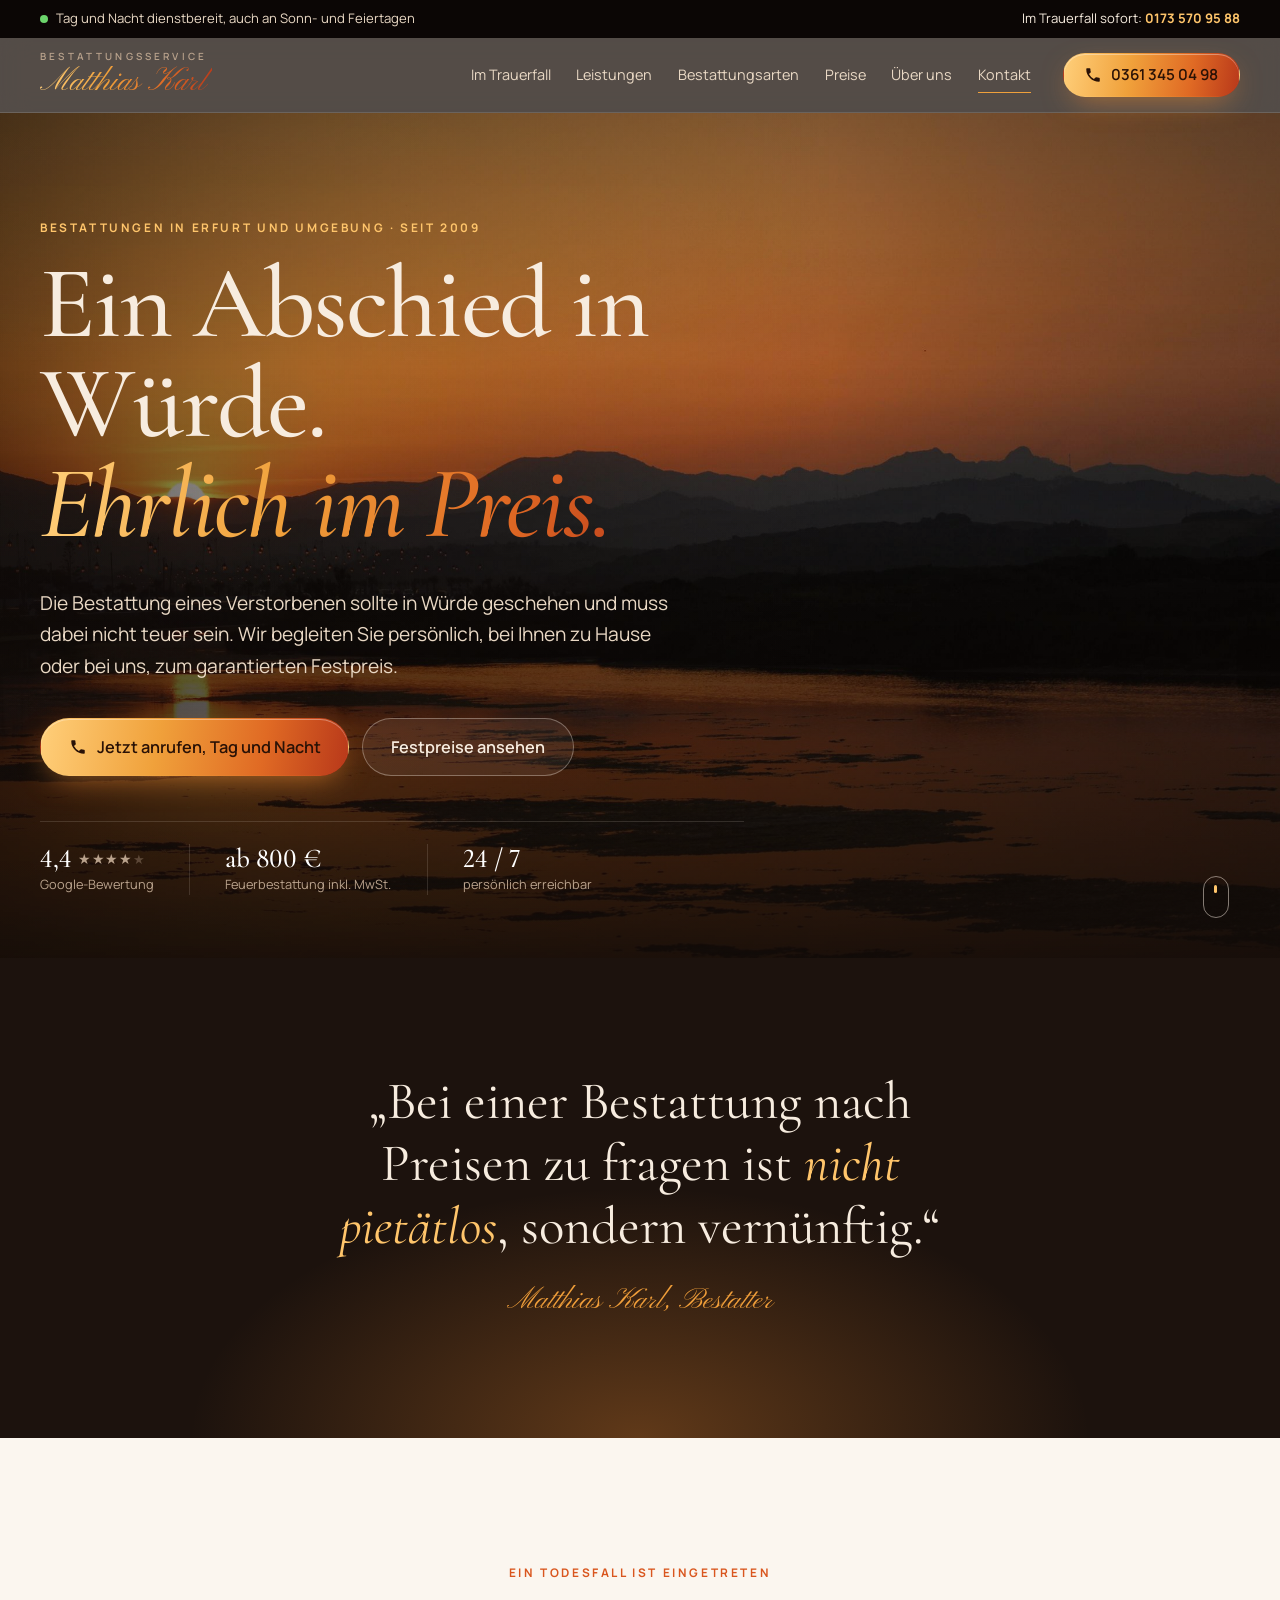
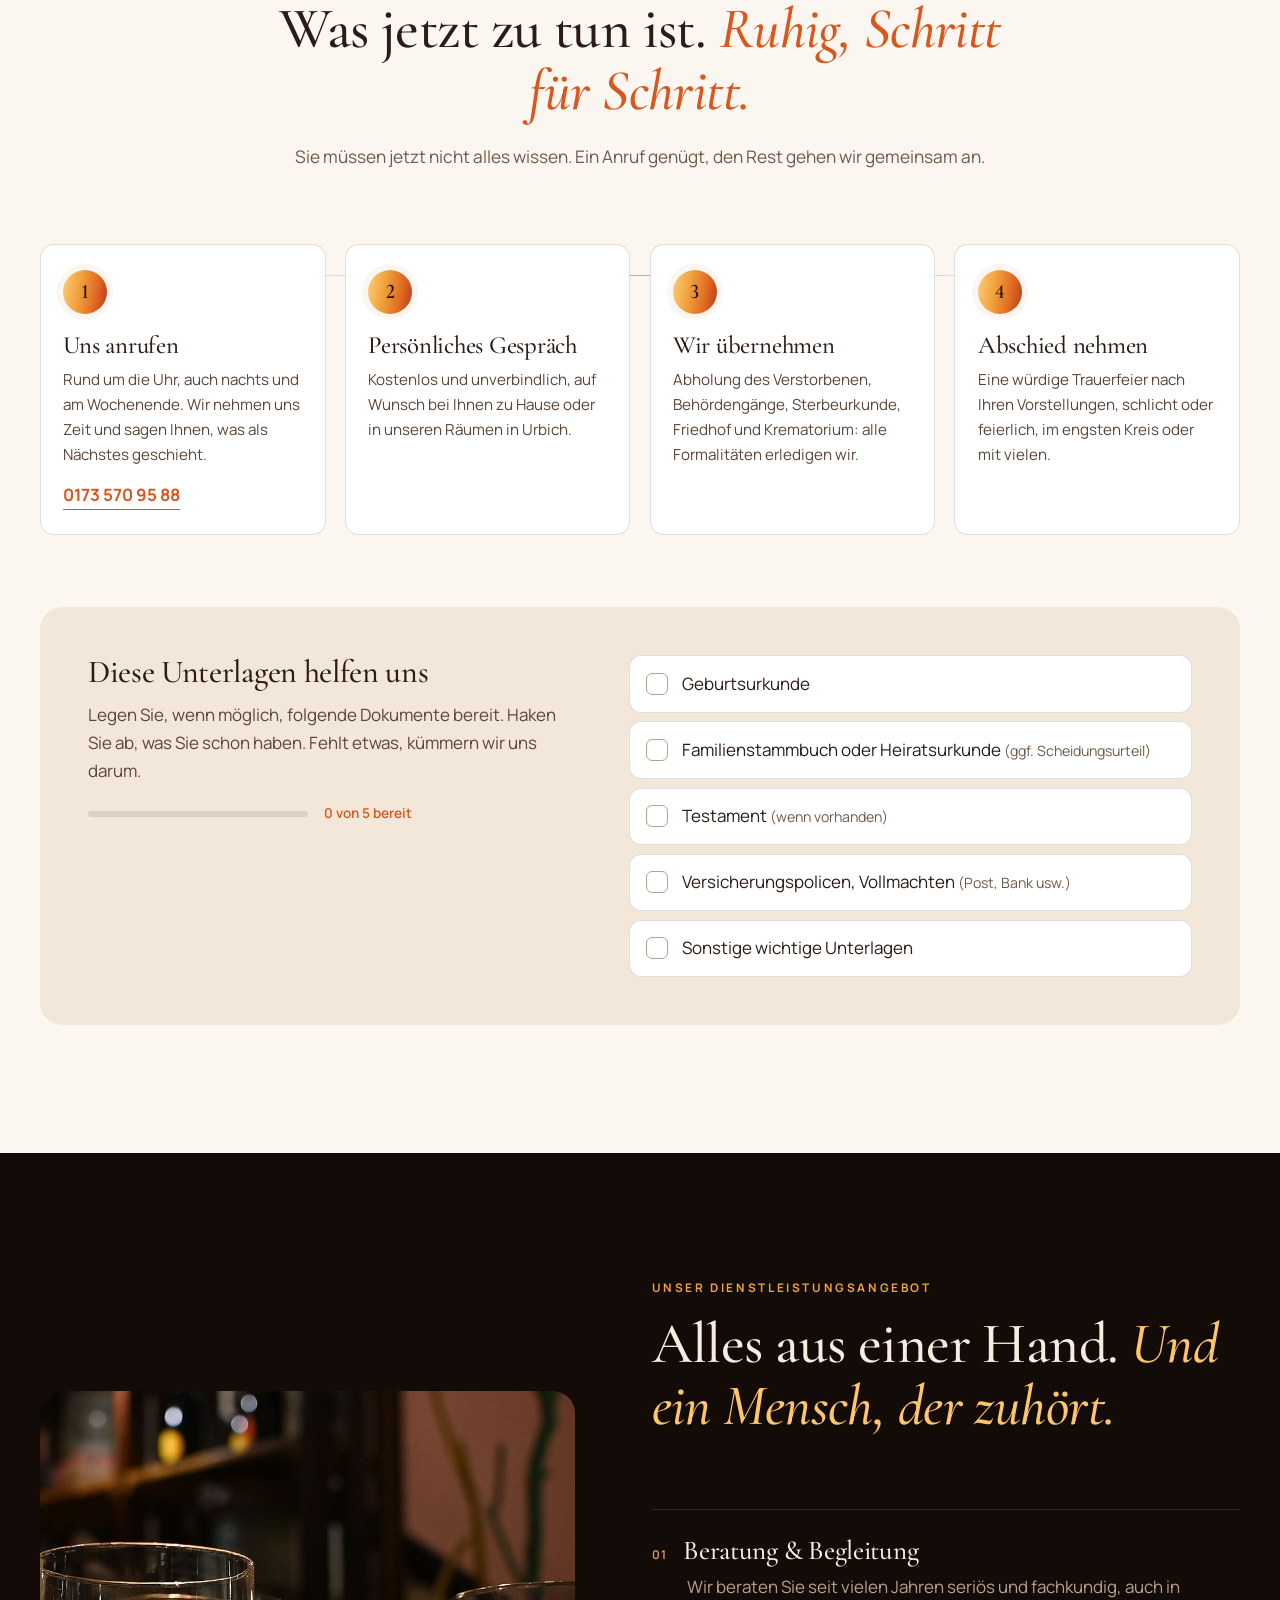
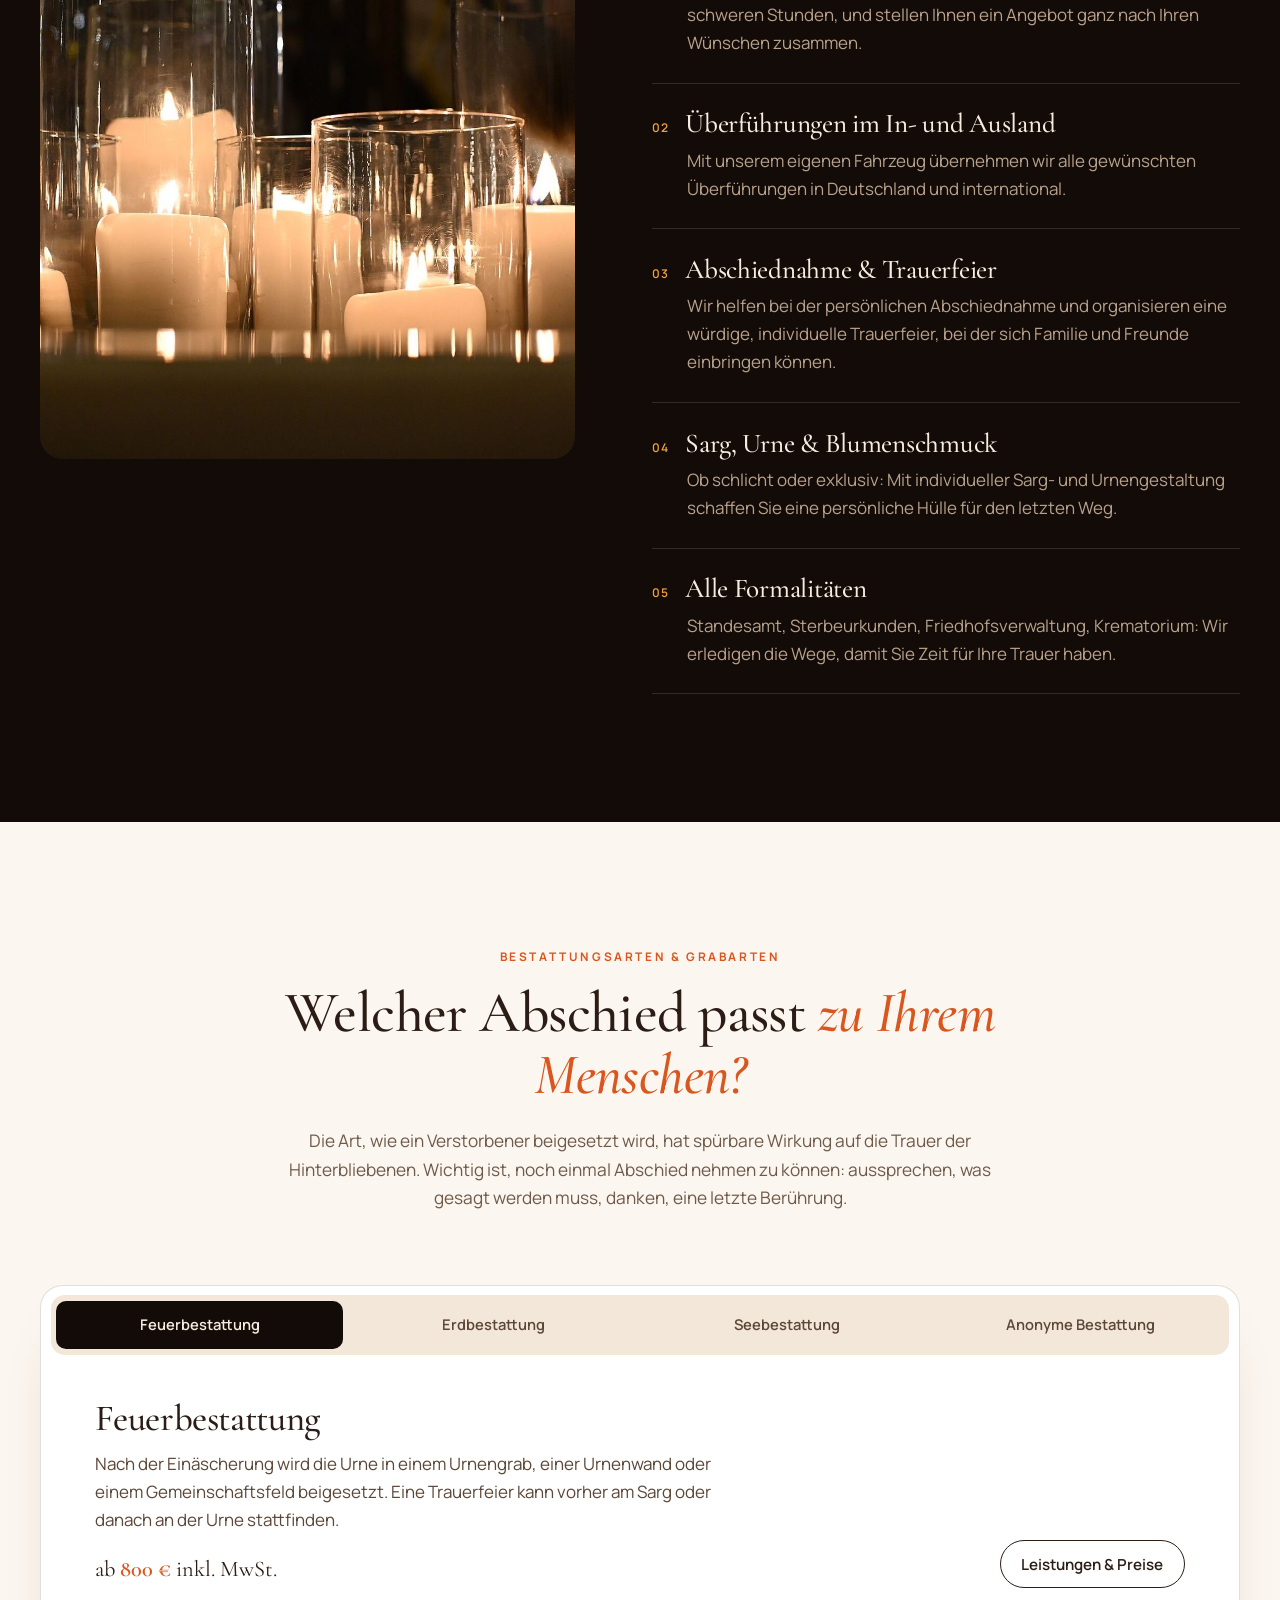
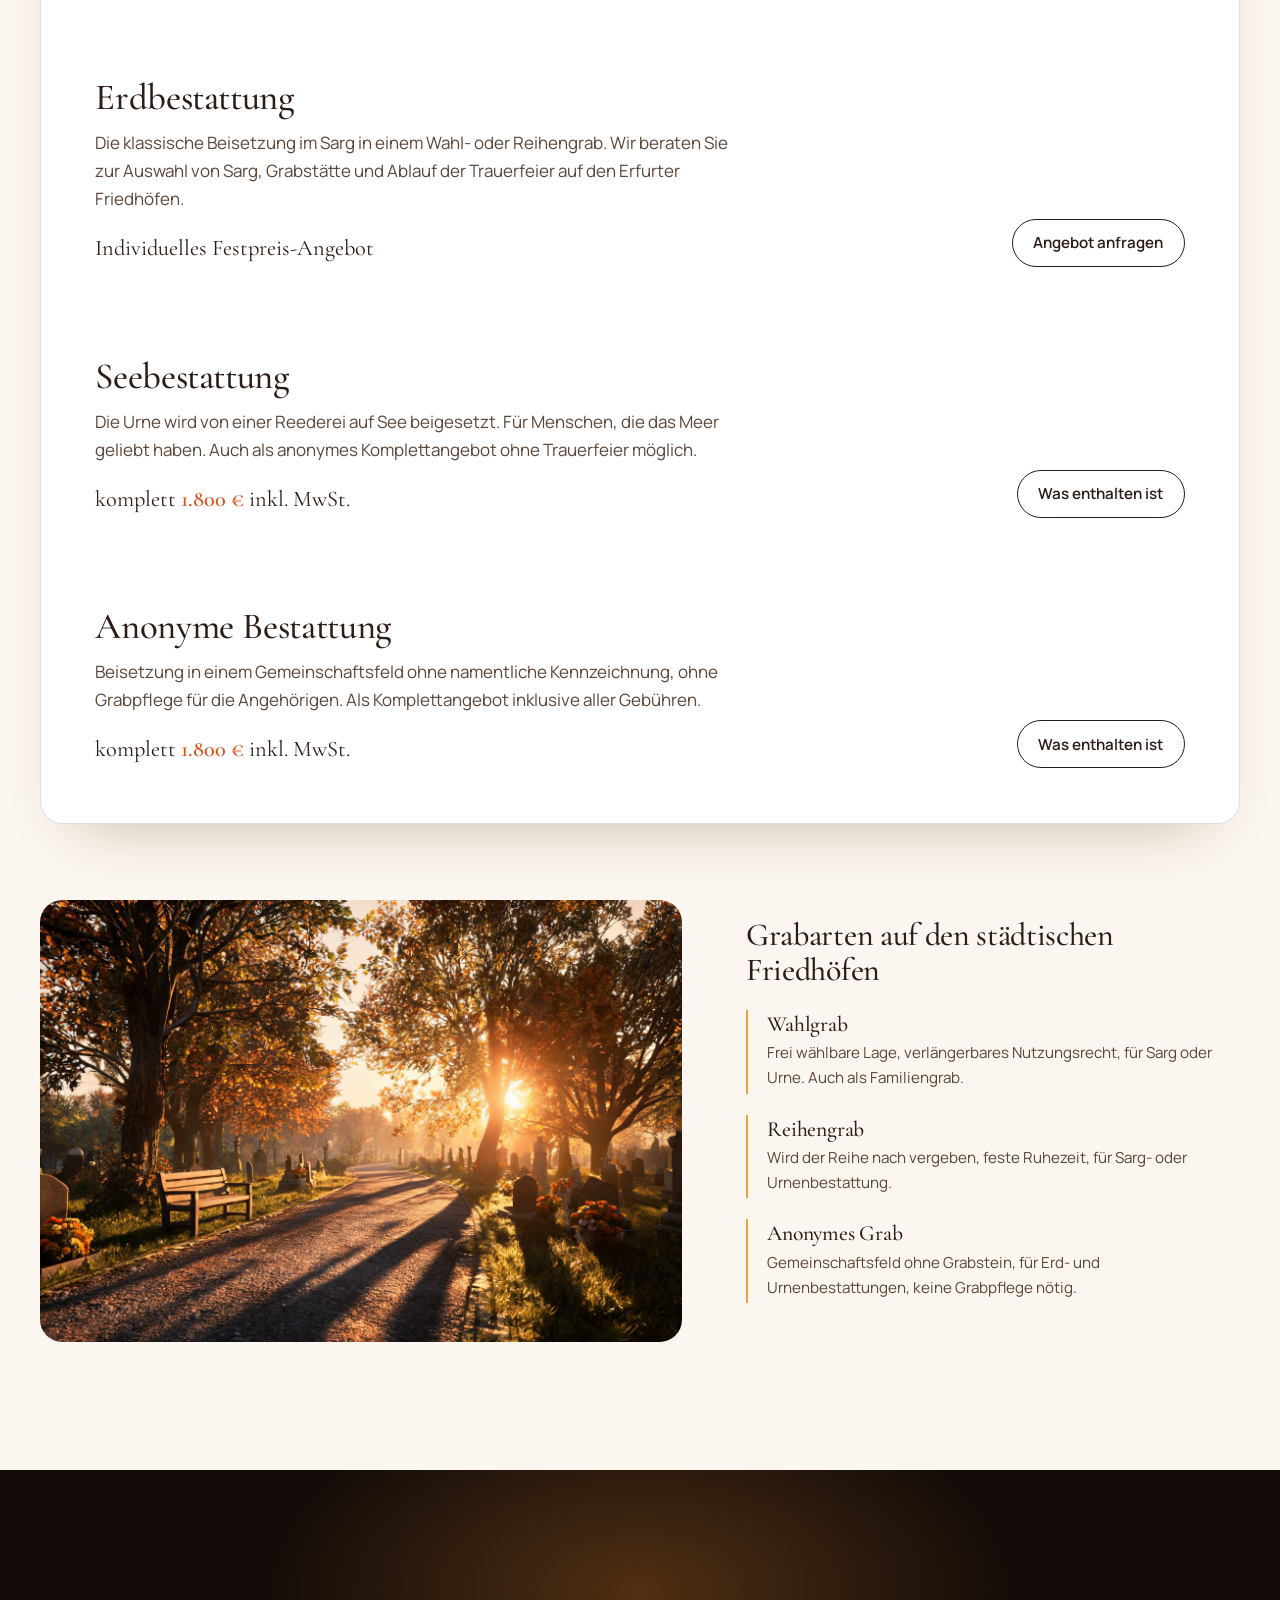
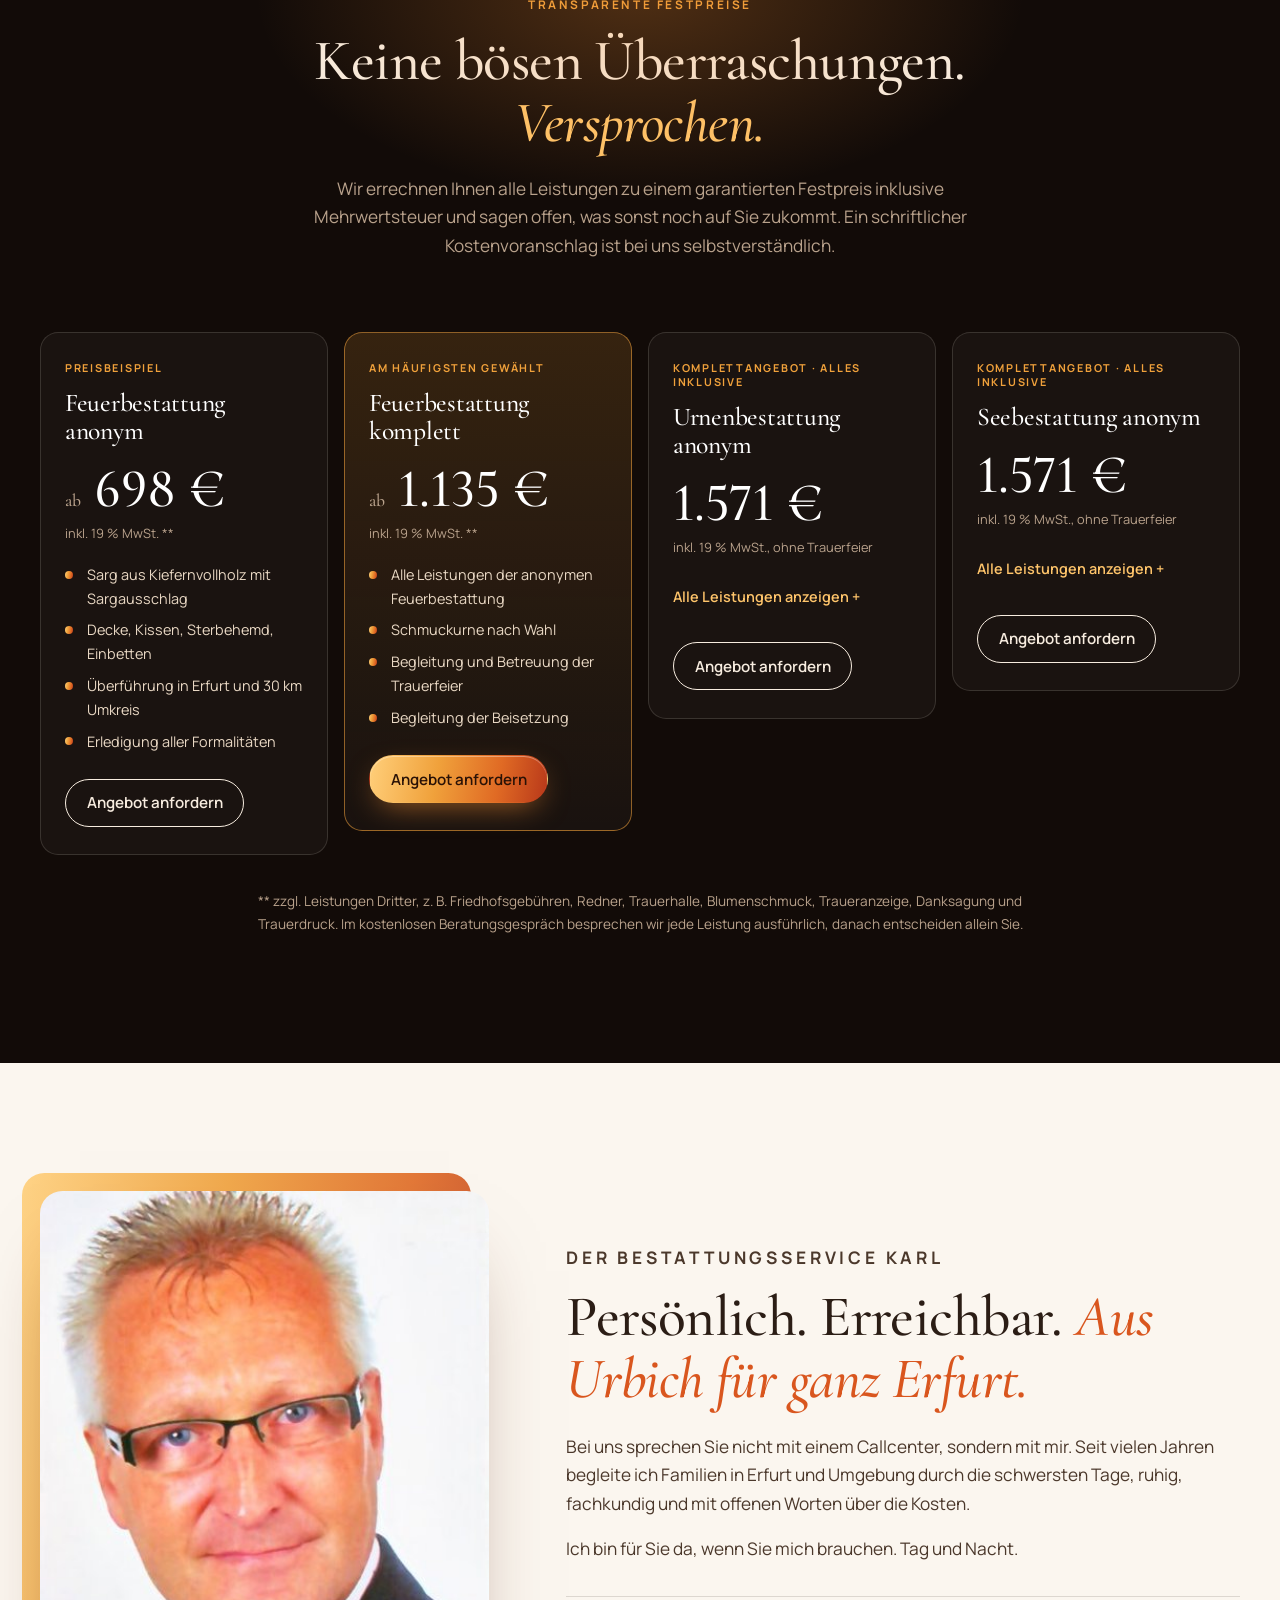
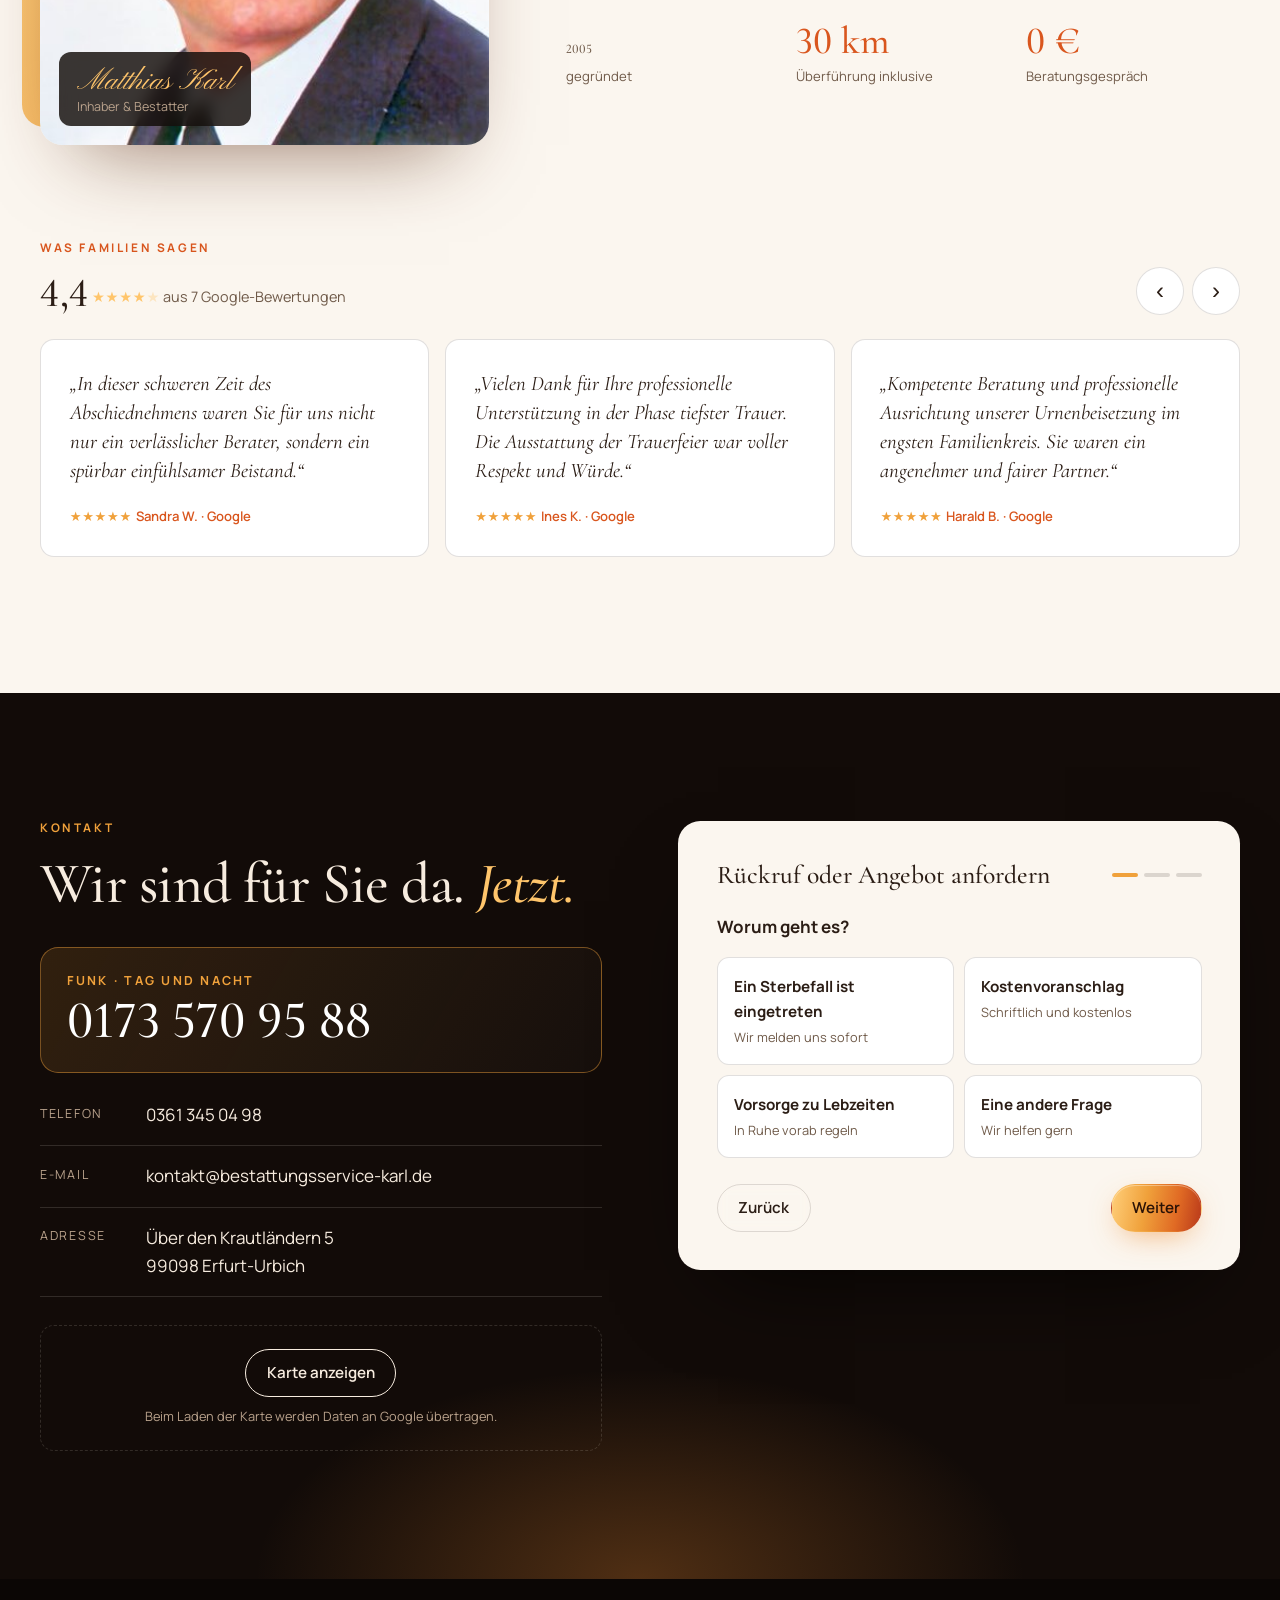
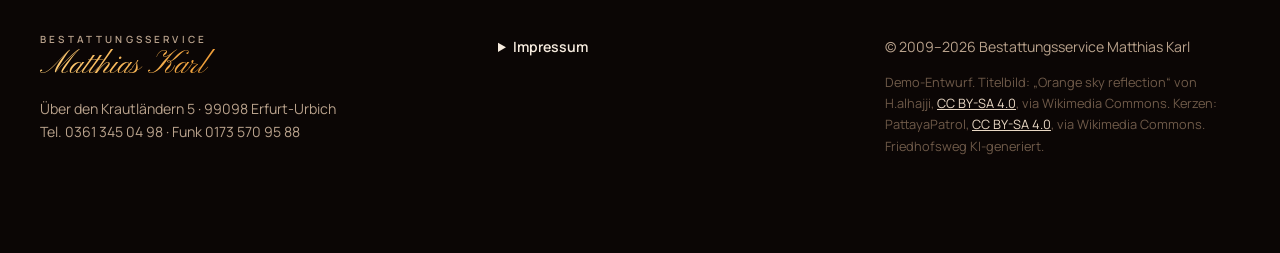
==== bestattungsservice-karl/index.html @ eb0ecf74 "Demo-Website Bestattungsservice Matthias Karl (Erfurt-Urbich) Co-Authored-By: Claude Opus 5.5 <norep" ====
<!doctype html>
<html lang="de">
<head>
<meta charset="utf-8">
<meta name="viewport" content="width=device-width, initial-scale=1">
<title>Bestattungsservice Matthias Karl · Erfurt-Urbich · Tag und Nacht erreichbar</title>
<meta name="description" content="Bestattungsservice Matthias Karl in Erfurt-Urbich: würdevolle Bestattungen zu fairen Festpreisen. Feuerbestattung ab 800 €, Seebestattung, Überführungen. Tag und Nacht dienstbereit: 0361 345 04 98.">
<meta name="theme-color" content="#120b08">
<!-- DEPLOY STEP: og:url + og:image absolut setzen -->
<meta property="og:title" content="Bestattungsservice Matthias Karl · Erfurt">
<meta property="og:description" content="Würdevoll, persönlich und zum garantierten Festpreis. Tag und Nacht dienstbereit.">
<meta property="og:type" content="website">
<meta property="og:url" content="https://get-flowly.github.io/demo-website/bestattungsservice-karl/">
<meta property="og:image" content="https://get-flowly.github.io/demo-website/bestattungsservice-karl/assets/img/hero-sm.jpg">
<link rel="icon" href="assets/favicon.svg" type="image/svg+xml">
<link rel="preconnect" href="https://fonts.googleapis.com">
<link rel="preconnect" href="https://fonts.gstatic.com" crossorigin>
<link href="https://fonts.googleapis.com/css2?family=Cormorant+Garamond:ital,wght@0,400;0,500;0,600;1,400;1,500&family=Pinyon+Script&family=Manrope:wght@400;500;600;700&display=swap" rel="stylesheet">
<link rel="preload" as="image" href="assets/img/hero.jpg" media="(min-width: 761px)">
<link rel="preload" as="image" href="assets/img/hero-sm.jpg" media="(max-width: 760px)">
<link rel="stylesheet" href="assets/style.css?v=3">
</head>
<body>

<a class="skip" href="#main">Zum Inhalt springen</a>

<div class="topbar">
  <div class="wrap topbar__in">
    <span class="topbar__live"><i></i> Tag und Nacht dienstbereit, auch an Sonn- und Feiertagen</span>
    <a href="tel:+491735709588" class="topbar__tel">Im Trauerfall sofort: <strong>0173 570 95 88</strong></a>
  </div>
</div>

<header class="nav" id="nav">
  <div class="wrap nav__in">
    <a href="#top" class="brand" aria-label="Bestattungsservice Matthias Karl, zur Startseite">
      <span class="brand__small">Bestattungsservice</span>
      <span class="brand__name">Matthias Karl</span>
    </a>
    <nav class="nav__links" aria-label="Hauptnavigation">
      <a href="#trauerfall">Im Trauerfall</a>
      <a href="#leistungen">Leistungen</a>
      <a href="#bestattungsarten">Bestattungsarten</a>
      <a href="#preise">Preise</a>
      <a href="#ueber">Über uns</a>
      <a href="#kontakt">Kontakt</a>
    </nav>
    <a href="tel:+493613450498" class="btn btn--glow nav__cta"><svg viewBox="0 0 24 24" aria-hidden="true"><path d="M6.6 10.8a15.1 15.1 0 0 0 6.6 6.6l2.2-2.2a1 1 0 0 1 1-.25 11.4 11.4 0 0 0 3.6.57 1 1 0 0 1 1 1V20a1 1 0 0 1-1 1A17 17 0 0 1 3 4a1 1 0 0 1 1-1h3.5a1 1 0 0 1 1 1c0 1.25.2 2.45.57 3.6a1 1 0 0 1-.25 1z"/></svg>0361 345 04 98</a>
    <button class="nav__burger" aria-label="Menü öffnen" aria-expanded="false" aria-controls="mnav"><span></span><span></span></button>
  </div>
  <nav class="mnav" id="mnav" aria-label="Mobile Navigation">
    <a href="#trauerfall">Im Trauerfall</a>
    <a href="#leistungen">Leistungen</a>
    <a href="#bestattungsarten">Bestattungsarten</a>
    <a href="#preise">Preise</a>
    <a href="#ueber">Über uns</a>
    <a href="#kontakt">Kontakt</a>
  </nav>
</header>

<main id="main">

<!-- HERO -->
<section class="hero" id="top">
  <div class="hero__media" aria-hidden="true">
    <picture>
      <source media="(max-width: 760px)" srcset="assets/img/hero-sm.jpg">
      <img src="assets/img/hero.jpg" alt="" fetchpriority="high">
    </picture>
  </div>
  <div class="hero__shade" aria-hidden="true"></div>
  <div class="wrap hero__in">
    <p class="eyebrow rise" style="--d:.1s">Bestattungen in Erfurt und Umgebung · seit 2009</p>
    <h1 class="hero__title">
      <span class="rise" style="--d:.25s">Ein Abschied in Würde.</span>
      <span class="rise hero__title-accent" style="--d:.45s">Ehrlich im Preis.</span>
    </h1>
    <p class="hero__lead rise" style="--d:.65s">Die Bestattung eines Verstorbenen sollte in Würde geschehen und muss dabei nicht teuer sein. Wir begleiten Sie persönlich, bei Ihnen zu Hause oder bei uns, zum garantierten Festpreis.</p>
    <div class="hero__ctas rise" style="--d:.8s">
      <a href="tel:+491735709588" class="btn btn--glow btn--lg"><svg viewBox="0 0 24 24" aria-hidden="true"><path d="M6.6 10.8a15.1 15.1 0 0 0 6.6 6.6l2.2-2.2a1 1 0 0 1 1-.25 11.4 11.4 0 0 0 3.6.57 1 1 0 0 1 1 1V20a1 1 0 0 1-1 1A17 17 0 0 1 3 4a1 1 0 0 1 1-1h3.5a1 1 0 0 1 1 1c0 1.25.2 2.45.57 3.6a1 1 0 0 1-.25 1z"/></svg>Jetzt anrufen, Tag und Nacht</a>
      <a href="#preise" class="btn btn--ghost btn--lg">Festpreise ansehen</a>
    </div>
    <ul class="hero__trust rise" style="--d:.95s">
      <li><strong>4,4 <span class="stars" aria-hidden="true">★★★★<span class="dim">★</span></span></strong><span>Google-Bewertung</span></li>
      <li><strong>ab 800 €</strong><span>Feuerbestattung inkl. MwSt.</span></li>
      <li><strong>24 / 7</strong><span>persönlich erreichbar</span></li>
    </ul>
  </div>
  <a href="#trauerfall" class="hero__scroll" aria-label="Weiter nach unten"><span></span></a>
</section>

<!-- QUOTE BAND -->
<section class="band">
  <div class="wrap">
    <p class="band__quote reveal">„Bei einer Bestattung nach Preisen zu fragen ist <em>nicht pietätlos</em>, sondern vernünftig.“</p>
    <p class="band__by reveal">Matthias Karl, Bestatter</p>
  </div>
</section>

<!-- IM TRAUERFALL -->
<section class="section" id="trauerfall">
  <div class="wrap">
    <div class="head reveal">
      <p class="eyebrow">Ein Todesfall ist eingetreten</p>
      <h2>Was jetzt zu tun ist. <em>Ruhig, Schritt für Schritt.</em></h2>
      <p class="head__lead">Sie müssen jetzt nicht alles wissen. Ein Anruf genügt, den Rest gehen wir gemeinsam an.</p>
    </div>

    <ol class="steps">
      <li class="step reveal" style="--d:0s">
        <span class="step__n">1</span>
        <h3>Uns anrufen</h3>
        <p>Rund um die Uhr, auch nachts und am Wochenende. Wir nehmen uns Zeit und sagen Ihnen, was als Nächstes geschieht.</p>
        <a href="tel:+491735709588" class="step__link">0173 570 95 88</a>
      </li>
      <li class="step reveal" style="--d:.1s">
        <span class="step__n">2</span>
        <h3>Persönliches Gespräch</h3>
        <p>Kostenlos und unverbindlich, auf Wunsch bei Ihnen zu Hause oder in unseren Räumen in Urbich.</p>
      </li>
      <li class="step reveal" style="--d:.2s">
        <span class="step__n">3</span>
        <h3>Wir übernehmen</h3>
        <p>Abholung des Verstorbenen, Behördengänge, Sterbeurkunde, Friedhof und Krematorium: alle Formalitäten erledigen wir.</p>
      </li>
      <li class="step reveal" style="--d:.3s">
        <span class="step__n">4</span>
        <h3>Abschied nehmen</h3>
        <p>Eine würdige Trauerfeier nach Ihren Vorstellungen, schlicht oder feierlich, im engsten Kreis oder mit vielen.</p>
      </li>
    </ol>

    <div class="docs reveal">
      <div class="docs__text">
        <h3>Diese Unterlagen helfen uns</h3>
        <p>Legen Sie, wenn möglich, folgende Dokumente bereit. Haken Sie ab, was Sie schon haben. Fehlt etwas, kümmern wir uns darum.</p>
        <div class="docs__progress" aria-live="polite"><span class="docs__bar"><i id="docsBar"></i></span><span id="docsCount">0 von 5 bereit</span></div>
      </div>
      <ul class="docs__list" id="docsList">
        <li><label><input type="checkbox"><span>Geburtsurkunde</span></label></li>
        <li><label><input type="checkbox"><span>Familienstammbuch oder Heiratsurkunde <small>(ggf. Scheidungsurteil)</small></span></label></li>
        <li><label><input type="checkbox"><span>Testament <small>(wenn vorhanden)</small></span></label></li>
        <li><label><input type="checkbox"><span>Versicherungspolicen, Vollmachten <small>(Post, Bank usw.)</small></span></label></li>
        <li><label><input type="checkbox"><span>Sonstige wichtige Unterlagen</span></label></li>
      </ul>
    </div>
  </div>
</section>

<!-- LEISTUNGEN -->
<section class="section section--dark" id="leistungen">
  <div class="wrap split">
    <figure class="split__media reveal">
      <img src="assets/img/kerzen.jpg" alt="Brennende Kerzen in Glaswindlichtern im warmen Licht" loading="lazy" width="960" height="1200">
    </figure>
    <div class="split__text">
      <div class="head head--left reveal">
        <p class="eyebrow">Unser Dienstleistungsangebot</p>
        <h2>Alles aus einer Hand. <em>Und ein Mensch, der zuhört.</em></h2>
      </div>
      <div class="services">
        <article class="service reveal">
          <h3><span class="service__ic" aria-hidden="true">01</span>Beratung &amp; Begleitung</h3>
          <p>Wir beraten Sie seit vielen Jahren seriös und fachkundig, auch in schweren Stunden, und stellen Ihnen ein Angebot ganz nach Ihren Wünschen zusammen.</p>
        </article>
        <article class="service reveal">
          <h3><span class="service__ic" aria-hidden="true">02</span>Überführungen im In- und Ausland</h3>
          <p>Mit unserem eigenen Fahrzeug übernehmen wir alle gewünschten Überführungen in Deutschland und international.</p>
        </article>
        <article class="service reveal">
          <h3><span class="service__ic" aria-hidden="true">03</span>Abschiednahme &amp; Trauerfeier</h3>
          <p>Wir helfen bei der persönlichen Abschiednahme und organisieren eine würdige, individuelle Trauerfeier, bei der sich Familie und Freunde einbringen können.</p>
        </article>
        <article class="service reveal">
          <h3><span class="service__ic" aria-hidden="true">04</span>Sarg, Urne &amp; Blumenschmuck</h3>
          <p>Ob schlicht oder exklusiv: Mit individueller Sarg- und Urnengestaltung schaffen Sie eine persönliche Hülle für den letzten Weg.</p>
        </article>
        <article class="service reveal">
          <h3><span class="service__ic" aria-hidden="true">05</span>Alle Formalitäten</h3>
          <p>Standesamt, Sterbeurkunden, Friedhofsverwaltung, Krematorium: Wir erledigen die Wege, damit Sie Zeit für Ihre Trauer haben.</p>
        </article>
      </div>
    </div>
  </div>
</section>

<!-- BESTATTUNGSARTEN -->
<section class="section" id="bestattungsarten">
  <div class="wrap">
    <div class="head reveal">
      <p class="eyebrow">Bestattungsarten &amp; Grabarten</p>
      <h2>Welcher Abschied passt <em>zu Ihrem Menschen?</em></h2>
      <p class="head__lead">Die Art, wie ein Verstorbener beigesetzt wird, hat spürbare Wirkung auf die Trauer der Hinterbliebenen. Wichtig ist, noch einmal Abschied nehmen zu können: aussprechen, was gesagt werden muss, danken, eine letzte Berührung.</p>
    </div>

    <div class="tabs reveal" data-tabs>
      <div class="tabs__list" role="tablist" aria-label="Bestattungsarten">
        <button role="tab" aria-selected="true" aria-controls="t-feuer" id="tb-feuer">Feuerbestattung</button>
        <button role="tab" aria-selected="false" aria-controls="t-erd" id="tb-erd" tabindex="-1">Erdbestattung</button>
        <button role="tab" aria-selected="false" aria-controls="t-see" id="tb-see" tabindex="-1">Seebestattung</button>
        <button role="tab" aria-selected="false" aria-controls="t-anonym" id="tb-anonym" tabindex="-1">Anonyme Bestattung</button>
      </div>
      <div class="tabs__panels">
        <div class="tab" role="tabpanel" id="t-feuer" aria-labelledby="tb-feuer">
          <div class="tab__text">
            <h3>Feuerbestattung</h3>
            <p>Nach der Einäscherung wird die Urne in einem Urnengrab, einer Urnenwand oder einem Gemeinschaftsfeld beigesetzt. Eine Trauerfeier kann vorher am Sarg oder danach an der Urne stattfinden.</p>
            <p class="tab__price">ab <strong>800 €</strong> inkl. MwSt.</p>
          </div>
          <a href="#preise" class="btn btn--line">Leistungen &amp; Preise</a>
        </div>
        <div class="tab" role="tabpanel" id="t-erd" aria-labelledby="tb-erd" hidden>
          <div class="tab__text">
            <h3>Erdbestattung</h3>
            <p>Die klassische Beisetzung im Sarg in einem Wahl- oder Reihengrab. Wir beraten Sie zur Auswahl von Sarg, Grabstätte und Ablauf der Trauerfeier auf den Erfurter Friedhöfen.</p>
            <p class="tab__price">Individuelles Festpreis-Angebot</p>
          </div>
          <a href="#kontakt" class="btn btn--line">Angebot anfragen</a>
        </div>
        <div class="tab" role="tabpanel" id="t-see" aria-labelledby="tb-see" hidden>
          <div class="tab__text">
            <h3>Seebestattung</h3>
            <p>Die Urne wird von einer Reederei auf See beigesetzt. Für Menschen, die das Meer geliebt haben. Auch als anonymes Komplettangebot ohne Trauerfeier möglich.</p>
            <p class="tab__price">komplett <strong>1.800 €</strong> inkl. MwSt.</p>
          </div>
          <a href="#preise" class="btn btn--line">Was enthalten ist</a>
        </div>
        <div class="tab" role="tabpanel" id="t-anonym" aria-labelledby="tb-anonym" hidden>
          <div class="tab__text">
            <h3>Anonyme Bestattung</h3>
            <p>Beisetzung in einem Gemeinschaftsfeld ohne namentliche Kennzeichnung, ohne Grabpflege für die Angehörigen. Als Komplettangebot inklusive aller Gebühren.</p>
            <p class="tab__price">komplett <strong>1.800 €</strong> inkl. MwSt.</p>
          </div>
          <a href="#preise" class="btn btn--line">Was enthalten ist</a>
        </div>
      </div>
    </div>

    <div class="graves">
      <figure class="graves__media reveal">
        <img src="assets/img/friedhof.jpg" alt="Friedhofsweg mit alten Bäumen im goldenen Abendlicht" loading="lazy" width="1600" height="900">
      </figure>
      <div class="graves__list">
        <h3 class="reveal">Grabarten auf den städtischen Friedhöfen</h3>
        <div class="grave reveal"><h4>Wahlgrab</h4><p>Frei wählbare Lage, verlängerbares Nutzungsrecht, für Sarg oder Urne. Auch als Familiengrab.</p></div>
        <div class="grave reveal"><h4>Reihengrab</h4><p>Wird der Reihe nach vergeben, feste Ruhezeit, für Sarg- oder Urnenbestattung.</p></div>
        <div class="grave reveal"><h4>Anonymes Grab</h4><p>Gemeinschaftsfeld ohne Grabstein, für Erd- und Urnenbestattungen, keine Grabpflege nötig.</p></div>
      </div>
    </div>
  </div>
</section>

<!-- PREISE -->
<section class="section section--dark" id="preise">
  <div class="glow" aria-hidden="true"></div>
  <div class="wrap">
    <div class="head reveal">
      <p class="eyebrow">Transparente Festpreise</p>
      <h2>Keine bösen Überraschungen. <em>Versprochen.</em></h2>
      <p class="head__lead">Wir errechnen Ihnen alle Leistungen zu einem garantierten Festpreis inklusive Mehrwertsteuer und sagen offen, was sonst noch auf Sie zukommt. Ein schriftlicher Kostenvoranschlag ist bei uns selbstverständlich.</p>
    </div>

    <div class="prices">
      <article class="price reveal">
        <p class="price__tag">Preisbeispiel</p>
        <h3>Feuerbestattung anonym</h3>
        <p class="price__num"><small>ab</small> <span class="count" data-to="800">800</span> €</p>
        <p class="price__vat">inkl. 19 % MwSt. **</p>
        <ul>
          <li>Sarg aus Kiefernvollholz mit Sargausschlag</li>
          <li>Decke, Kissen, Sterbehemd, Einbetten</li>
          <li>Überführung in Erfurt und 30 km Umkreis</li>
          <li>Erledigung aller Formalitäten</li>
        </ul>
        <a href="#kontakt" class="btn btn--line" data-pick="Feuerbestattung anonym">Angebot anfordern</a>
      </article>

      <article class="price price--feat reveal">
        <p class="price__tag">Am häufigsten gewählt</p>
        <h3>Feuerbestattung komplett</h3>
        <p class="price__num"><small>ab</small> <span class="count" data-to="1300">1.300</span> €</p>
        <p class="price__vat">inkl. 19 % MwSt. **</p>
        <ul>
          <li>Alle Leistungen der anonymen Feuerbestattung</li>
          <li>Schmuckurne nach Wahl</li>
          <li>Begleitung und Betreuung der Trauerfeier</li>
          <li>Begleitung der Beisetzung</li>
        </ul>
        <a href="#kontakt" class="btn btn--glow" data-pick="Feuerbestattung komplett">Angebot anfordern</a>
      </article>

      <article class="price reveal">
        <p class="price__tag">Komplettangebot · alles inklusive</p>
        <h3>Urnenbestattung anonym</h3>
        <p class="price__num"><span class="count" data-to="1800">1.800</span> €</p>
        <p class="price__vat">inkl. 19 % MwSt., ohne Trauerfeier</p>
        <details>
          <summary>Alle Leistungen anzeigen</summary>
          <ul>
            <li>Abholung vom Sterbeort (innerhalb 30 km)</li>
            <li>Kiefern- oder Fichtensarg, mit Seide ausgeschlagen, Abholtuch</li>
            <li>Erledigung aller Formalitäten</li>
            <li>1 Sterbeurkunde</li>
            <li>Kühlraumbenutzung</li>
            <li>Kremationsgebühren, Öko-Aschekapsel</li>
            <li>Friedhofsgebühren</li>
            <li>Überführung und Beisetzung der Urne</li>
          </ul>
          <p class="fine">Zzgl. ärztliches Attest / Totenscheingebühr. Gilt für ein von uns vorgegebenes Krematorium und einen Friedhof unserer Wahl, ohne Angehörige, innerhalb Deutschlands. Fernüberführung auf Anfrage.</p>
        </details>
        <a href="#kontakt" class="btn btn--line" data-pick="Komplettangebot Urnenbestattung">Angebot anfordern</a>
      </article>

      <article class="price reveal">
        <p class="price__tag">Komplettangebot · alles inklusive</p>
        <h3>Seebestattung anonym</h3>
        <p class="price__num"><span class="count" data-to="1800">1.800</span> €</p>
        <p class="price__vat">inkl. 19 % MwSt., ohne Trauerfeier</p>
        <details>
          <summary>Alle Leistungen anzeigen</summary>
          <ul>
            <li>Abholung vom Sterbeort (innerhalb 30 km)</li>
            <li>Kiefern- oder Fichtensarg, mit Seide ausgeschlagen, Abholtuch</li>
            <li>Erledigung aller Formalitäten</li>
            <li>1 Sterbeurkunde</li>
            <li>Kühlraumbenutzung</li>
            <li>Kremationsgebühren, Öko-Aschekapsel</li>
            <li>Reedereigebühren</li>
            <li>Versand der Urne zur Reederei</li>
          </ul>
          <p class="fine">Zzgl. ärztliches Attest / Totenscheingebühr. Gilt für ein von uns vorgegebenes Krematorium und eine Reederei unserer Wahl, ohne Angehörige, innerhalb Deutschlands. Fernüberführung auf Anfrage.</p>
        </details>
        <a href="#kontakt" class="btn btn--line" data-pick="Komplettangebot Seebestattung">Angebot anfordern</a>
      </article>
    </div>
    <p class="prices__note reveal">** zzgl. Leistungen Dritter, z. B. Friedhofsgebühren, Redner, Trauerhalle, Blumenschmuck, Traueranzeige, Danksagung und Trauerdruck. Im kostenlosen Beratungsgespräch besprechen wir jede Leistung ausführlich, danach entscheiden allein Sie.</p>
  </div>
</section>

<!-- ÜBER UNS -->
<section class="section" id="ueber">
  <div class="wrap about">
    <figure class="about__img reveal">
      <img src="assets/img/matthias-karl.jpg" alt="Porträt von Bestatter Matthias Karl" loading="lazy" width="428" height="528">
      <figcaption><span class="script">Matthias Karl</span>Inhaber &amp; Bestatter</figcaption>
    </figure>
    <div class="about__text">
      <p class="eyebrow reveal">Der Bestattungsservice Karl</p>
      <h2 class="reveal">Persönlich. Erreichbar. <em>Aus Urbich für ganz Erfurt.</em></h2>
      <p class="reveal">Bei uns sprechen Sie nicht mit einem Callcenter, sondern mit mir. Seit vielen Jahren begleite ich Familien in Erfurt und Umgebung durch die schwersten Tage, ruhig, fachkundig und mit offenen Worten über die Kosten.</p>
      <p class="reveal">Ich bin für Sie da, wenn Sie mich brauchen. Tag und Nacht.</p>
      <div class="stats reveal">
        <div><strong><span class="count" data-to="2009" data-plain>2009</span></strong><span>gegründet</span></div>
        <div><strong>30 km</strong><span>Überführung inklusive</span></div>
        <div><strong>0 €</strong><span>Beratungsgespräch</span></div>
      </div>
    </div>
  </div>

  <div class="wrap reviews reveal">
    <div class="reviews__head">
      <div>
        <p class="eyebrow">Was Familien sagen</p>
        <p class="reviews__score"><strong>4,4</strong> <span class="stars" aria-hidden="true">★★★★<span class="dim">★</span></span> <span>aus 7 Google-Bewertungen</span></p>
      </div>
      <div class="reviews__nav">
        <button class="rbtn" data-dir="-1" aria-label="Vorherige Bewertung">‹</button>
        <button class="rbtn" data-dir="1" aria-label="Nächste Bewertung">›</button>
      </div>
    </div>
    <div class="reviews__track" id="reviews" tabindex="0" aria-label="Bewertungen">
      <blockquote class="review">
        <p>„In dieser schweren Zeit des Abschiednehmens waren Sie für uns nicht nur ein verlässlicher Berater, sondern ein spürbar einfühlsamer Beistand.“</p>
        <footer>Sandra W. · Google</footer>
      </blockquote>
      <blockquote class="review">
        <p>„Vielen Dank für Ihre professionelle Unterstützung in der Phase tiefster Trauer. Die Ausstattung der Trauerfeier war voller Respekt und Würde.“</p>
        <footer>Ines K. · Google</footer>
      </blockquote>
      <blockquote class="review">
        <p>„Kompetente Beratung und professionelle Ausrichtung unserer Urnenbeisetzung im engsten Familienkreis. Sie waren ein angenehmer und fairer Partner.“</p>
        <footer>Harald B. · Google</footer>
      </blockquote>
    </div>
  </div>
</section>

<!-- KONTAKT -->
<section class="section section--dark contact" id="kontakt">
  <div class="glow glow--low" aria-hidden="true"></div>
  <div class="wrap contact__in">
    <div class="contact__info">
      <p class="eyebrow reveal">Kontakt</p>
      <h2 class="reveal">Wir sind für Sie da. <em>Jetzt.</em></h2>
      <a href="tel:+491735709588" class="bigcall reveal">
        <span>Funk · Tag und Nacht</span>
        <strong>0173 570 95 88</strong>
      </a>
      <ul class="clist reveal">
        <li><span>Telefon</span><a href="tel:+493613450498">0361 345 04 98</a></li>
        <li><span>E-Mail</span><a href="mailto:kontakt@bestattungsservice-karl.de">kontakt@bestattungsservice-karl.de</a></li>
        <li><span>Adresse</span><address>Über den Krautländern 5<br>99098 Erfurt-Urbich</address></li>
      </ul>
      <div class="map reveal" id="map">
        <button class="btn btn--line" id="mapBtn">Karte anzeigen</button>
        <p class="fine">Beim Laden der Karte werden Daten an Google übertragen.</p>
      </div>
    </div>

    <form class="wizard reveal" id="wizard" novalidate>
      <div class="wizard__top">
        <p class="wizard__title">Rückruf oder Angebot anfordern</p>
        <ol class="wizard__dots" aria-hidden="true"><li class="on"></li><li></li><li></li></ol>
      </div>

      <fieldset class="wstep is-on" data-step="1">
        <legend>Worum geht es?</legend>
        <div class="choices">
          <label class="choice"><input type="radio" name="anliegen" value="Ein Sterbefall ist eingetreten"><span><b>Ein Sterbefall ist eingetreten</b><small>Wir melden uns sofort</small></span></label>
          <label class="choice"><input type="radio" name="anliegen" value="Kostenvoranschlag / Preisanfrage"><span><b>Kostenvoranschlag</b><small>Schriftlich und kostenlos</small></span></label>
          <label class="choice"><input type="radio" name="anliegen" value="Bestattungsvorsorge"><span><b>Vorsorge zu Lebzeiten</b><small>In Ruhe vorab regeln</small></span></label>
          <label class="choice"><input type="radio" name="anliegen" value="Allgemeine Frage"><span><b>Eine andere Frage</b><small>Wir helfen gern</small></span></label>
        </div>
        <p class="werr" hidden>Bitte wählen Sie eine Option.</p>
      </fieldset>

      <fieldset class="wstep" data-step="2">
        <legend>Welche Bestattungsart?</legend>
        <div class="choices choices--sm">
          <label class="choice"><input type="radio" name="art" value="Feuerbestattung"><span><b>Feuerbestattung</b></span></label>
          <label class="choice"><input type="radio" name="art" value="Erdbestattung"><span><b>Erdbestattung</b></span></label>
          <label class="choice"><input type="radio" name="art" value="Seebestattung"><span><b>Seebestattung</b></span></label>
          <label class="choice"><input type="radio" name="art" value="Noch unklar"><span><b>Noch unklar</b></span></label>
        </div>
        <label class="field"><span>Ihre Nachricht <small>(optional)</small></span><textarea name="nachricht" rows="3" placeholder="z. B. gewünschter Friedhof, Trauerfeier, Zeitpunkt …"></textarea></label>
      </fieldset>

      <fieldset class="wstep" data-step="3">
        <legend>Wie erreichen wir Sie?</legend>
        <label class="field"><span>Ihr Name</span><input name="name" autocomplete="name" required></label>
        <label class="field"><span>Telefon</span><input name="telefon" type="tel" autocomplete="tel" required></label>
        <label class="field"><span>E-Mail <small>(optional)</small></span><input name="email" type="email" autocomplete="email"></label>
        <p class="werr" hidden>Bitte Name und Telefonnummer angeben.</p>
      </fieldset>

      <div class="wstep wdone" data-step="4">
        <p class="wdone__ic" aria-hidden="true">✓</p>
        <p class="wizard__title">Danke. Ihr E-Mail-Programm öffnet sich.</p>
        <p>Senden Sie die vorbereitete Nachricht ab, wir melden uns umgehend. Eilt es? Rufen Sie direkt an: <a href="tel:+491735709588">0173 570 95 88</a></p>
      </div>

      <div class="wizard__nav">
        <button type="button" class="btn btn--ghost" id="wBack" hidden>Zurück</button>
        <button type="button" class="btn btn--glow" id="wNext">Weiter</button>
      </div>
    </form>
  </div>
</section>

</main>

<footer class="foot">
  <div class="wrap foot__in">
    <div>
      <p class="brand brand--foot"><span class="brand__small">Bestattungsservice</span><span class="brand__name">Matthias Karl</span></p>
      <p>Über den Krautländern 5 · 99098 Erfurt-Urbich<br>Tel. 0361 345 04 98 · Funk 0173 570 95 88</p>
    </div>
    <details class="foot__legal">
      <summary>Impressum</summary>
      <p><b>Pflichtangaben gem. § 5 DDG</b><br>Matthias Karl, Bestattungsservice<br>Über den Krautländern 5, 99098 Erfurt-Urbich<br>Telefon: 0361 3450498 · Mobil: 0173 5709588<br>E-Mail: kontakt@bestattungsservice-karl.de<br>Steuernummer: 151/237/09176</p>
      <p><b>Haftungsausschluss</b><br>Kommunikation per E-Mail kann Sicherheitslücken aufweisen. Erhalten wir eine E-Mail von Ihnen, gehen wir davon aus, dass wir auch per E-Mail antworten dürfen.</p>
    </details>
    <div class="foot__meta">
      <p>© 2009–2026 Bestattungsservice Matthias Karl</p>
      <p class="fine">Demo-Entwurf. Titelbild: „Orange sky reflection“ von H.alhajji, <a href="https://creativecommons.org/licenses/by-sa/4.0" rel="noopener">CC BY-SA 4.0</a>, via Wikimedia Commons. Kerzen: PattayaPatrol, <a href="https://creativecommons.org/licenses/by-sa/4.0" rel="noopener">CC BY-SA 4.0</a>, via Wikimedia Commons. Friedhofsweg KI-generiert.</p>
    </div>
  </div>
</footer>

<div class="callbar" role="region" aria-label="Schnellkontakt">
  <a href="tel:+491735709588" class="callbar__main"><svg viewBox="0 0 24 24" aria-hidden="true"><path d="M6.6 10.8a15.1 15.1 0 0 0 6.6 6.6l2.2-2.2a1 1 0 0 1 1-.25 11.4 11.4 0 0 0 3.6.57 1 1 0 0 1 1 1V20a1 1 0 0 1-1 1A17 17 0 0 1 3 4a1 1 0 0 1 1-1h3.5a1 1 0 0 1 1 1c0 1.25.2 2.45.57 3.6a1 1 0 0 1-.25 1z"/></svg>Tag &amp; Nacht anrufen</a>
  <a href="#kontakt" class="callbar__alt">Rückruf</a>
</div>

<script src="assets/app.js?v=3" defer></script>
</body>
</html>
---- bestattungsservice-karl/assets/style.css ----
:root{
  --ink:#120b08;
  --ink-2:#1c120d;
  --ink-3:#2a1b13;
  --cream:#f7ecdf;
  --cream-2:#e9d8c4;
  --mute:#b9a28c;
  --mute-dk:#6f5a49;
  --paper:#fbf6ef;
  --paper-2:#f2e7d9;
  --text:#2b1d15;
  --amber:#f0a13b;
  --sun:#ffc56b;
  --ember:#d9561e;
  --wine:#7a1f12;
  --line:rgba(247,236,223,.14);
  --line-dk:rgba(43,29,21,.14);
  --grad:linear-gradient(100deg,#ffcf7a 0%,#f0a13b 38%,#e06a24 72%,#b8381a 100%);
  --serif:"Cormorant Garamond",Georgia,serif;
  --script:"Pinyon Script",cursive;
  --sans:"Manrope",system-ui,-apple-system,Segoe UI,sans-serif;
  --r:14px;
  --ease:cubic-bezier(.2,.7,.2,1);
}
*,*::before,*::after{box-sizing:border-box}
html{scroll-behavior:smooth;scroll-padding-top:90px;-webkit-text-size-adjust:100%}
body{margin:0;background:var(--paper);color:var(--text);font:400 17px/1.65 var(--sans);-webkit-font-smoothing:antialiased;overflow-x:hidden}
img{display:block;max-width:100%;height:auto}
a{color:inherit}
h1,h2,h3,h4{font-family:var(--serif);font-weight:500;line-height:1.08;margin:0;letter-spacing:-.01em}
h2{font-size:clamp(2.1rem,4.6vw,3.6rem)}
h2 em,h1 em{font-style:italic;color:var(--ember)}
h3{font-size:1.55rem}
p{margin:0 0 1em}
.wrap{width:min(1200px,100% - 40px);margin-inline:auto}
.skip{position:absolute;left:-999px;top:8px;background:var(--amber);color:var(--ink);padding:8px 14px;border-radius:8px;z-index:100}
.skip:focus{left:8px}
:focus-visible{outline:2px solid var(--amber);outline-offset:3px}
.eyebrow{font:700 .74rem/1.2 var(--sans);letter-spacing:.22em;text-transform:uppercase;color:var(--ember);margin:0 0 1.1rem}
.fine{font-size:.8rem;color:var(--mute-dk);margin:.6rem 0 0}
.script{font-family:var(--script)}
.stars{color:var(--sun);letter-spacing:.05em}
.stars .dim{opacity:.35}

/* buttons */
.btn{--h:48px;display:inline-flex;align-items:center;justify-content:center;gap:.6em;min-height:var(--h);padding:0 1.35em;border-radius:999px;font:600 .95rem/1 var(--sans);text-decoration:none;border:1px solid transparent;cursor:pointer;transition:transform .25s var(--ease),box-shadow .25s var(--ease),background .25s,color .25s;white-space:nowrap}
.btn svg{width:18px;height:18px;fill:currentColor;flex:none}
.btn--lg{--h:58px;font-size:1.02rem;padding:0 1.7em}
.btn--glow{background:var(--grad);color:#2a1206;box-shadow:0 10px 30px -10px rgba(240,140,50,.7),inset 0 1px 0 rgba(255,255,255,.35)}
.btn--glow:hover{transform:translateY(-2px);box-shadow:0 16px 40px -12px rgba(240,140,50,.85),inset 0 1px 0 rgba(255,255,255,.35)}
.btn--ghost{background:rgba(255,255,255,.06);color:var(--cream);border-color:rgba(247,236,223,.35);backdrop-filter:blur(6px)}
.btn--ghost:hover{background:rgba(255,255,255,.14);transform:translateY(-2px)}
.btn--line{background:transparent;color:inherit;border-color:currentColor}
.btn--line:hover{background:var(--amber);border-color:var(--amber);color:var(--ink)}
.btn:active{transform:scale(.98)}

/* topbar */
.topbar{background:#0b0605;color:var(--cream-2);font-size:.82rem}
.topbar__in{display:flex;justify-content:space-between;align-items:center;gap:1rem;min-height:38px}
.topbar__live{display:flex;align-items:center;gap:.6em}
.topbar__live i{width:8px;height:8px;border-radius:50%;background:#6bd46b;box-shadow:0 0 0 0 rgba(107,212,107,.7);animation:pulse 2s infinite}
@keyframes pulse{70%{box-shadow:0 0 0 9px rgba(107,212,107,0)}100%{box-shadow:0 0 0 0 rgba(107,212,107,0)}}
.topbar__tel{text-decoration:none;color:var(--cream)}
.topbar__tel strong{color:var(--sun)}

/* nav */
.nav{position:sticky;top:0;z-index:50;background:rgba(18,11,8,.72);backdrop-filter:blur(14px) saturate(1.4);-webkit-backdrop-filter:blur(14px) saturate(1.4);border-bottom:1px solid var(--line);color:var(--cream);transition:background .3s}
.nav.is-solid{background:rgba(18,11,8,.94)}
.nav__in{display:flex;align-items:center;gap:2rem;min-height:74px}
.brand{display:flex;flex-direction:column;text-decoration:none;line-height:1;margin:0}
.brand__small{font:600 .62rem/1 var(--sans);letter-spacing:.32em;text-transform:uppercase;color:var(--mute)}
.brand__name{font:400 2rem/1 var(--script);color:var(--cream);margin-top:.12em;background:var(--grad);-webkit-background-clip:text;background-clip:text;color:transparent;padding-right:.2em}
.nav__links{display:flex;gap:1.6rem;margin-left:auto}
.nav__links a{text-decoration:none;font-size:.9rem;color:var(--cream-2);position:relative;padding:.4em 0}
.nav__links a::after{content:"";position:absolute;left:0;right:0;bottom:0;height:1px;background:var(--amber);transform:scaleX(0);transform-origin:left;transition:transform .3s var(--ease)}
.nav__links a:hover{color:#fff}
.nav__links a:hover::after,.nav__links a.is-active::after{transform:scaleX(1)}
.nav__cta{--h:44px}
.nav__burger{display:none;width:44px;height:44px;border:1px solid var(--line);border-radius:50%;background:none;cursor:pointer;position:relative;margin-left:auto}
.nav__burger span{position:absolute;left:13px;right:13px;height:1.5px;background:var(--cream);transition:transform .3s var(--ease)}
.nav__burger span:first-child{top:18px}.nav__burger span:last-child{top:25px}
.nav__burger[aria-expanded="true"] span:first-child{transform:translateY(3.5px) rotate(45deg)}
.nav__burger[aria-expanded="true"] span:last-child{transform:translateY(-3.5px) rotate(-45deg)}
.mnav{display:none}

/* hero */
.hero{position:relative;min-height:calc(100svh - 112px);display:flex;align-items:flex-end;color:var(--cream);background:var(--ink);overflow:hidden;isolation:isolate}
.hero__media{position:absolute;inset:0;z-index:-2}
.hero__media img{width:100%;height:100%;object-fit:cover;object-position:30% 55%;animation:kenburns 26s ease-out forwards;transform-origin:20% 60%}
@keyframes kenburns{from{transform:scale(1.14)}to{transform:scale(1)}}
.hero__shade{position:absolute;inset:0;z-index:-1;background:
  linear-gradient(180deg,rgba(18,11,8,.35) 0%,rgba(18,11,8,0) 30%,rgba(18,11,8,.25) 55%,rgba(18,11,8,.92) 100%),
  linear-gradient(90deg,rgba(18,11,8,.6) 0%,rgba(18,11,8,0) 65%)}
.hero__in{padding:clamp(5rem,12vh,9rem) 0 clamp(3rem,7vh,5rem)}
.hero .eyebrow{color:var(--sun)}
.hero__title{font-size:clamp(2.9rem,8vw,6.6rem);font-weight:500;line-height:.98;letter-spacing:-.02em;max-width:13ch}
.hero__title span{display:block}
.hero__title-accent{font-style:italic;background:var(--grad);-webkit-background-clip:text;background-clip:text;color:transparent;padding-bottom:.08em}
.hero__lead{max-width:40rem;font-size:clamp(1.02rem,1.5vw,1.2rem);color:var(--cream-2);margin:1.6rem 0 2.2rem}
.hero__ctas{display:flex;flex-wrap:wrap;gap:.8rem}
.hero__trust{list-style:none;padding:0;margin:2.8rem 0 0;display:flex;flex-wrap:wrap;gap:0;border-top:1px solid var(--line);padding-top:1.4rem;max-width:44rem}
.hero__trust li{display:flex;flex-direction:column;padding-right:2.2rem;margin-right:2.2rem;border-right:1px solid var(--line)}
.hero__trust li:last-child{border:0;margin:0}
.hero__trust strong{font:500 1.7rem/1.1 var(--serif);color:#fff}
.hero__trust strong .stars{font-size:.85rem;vertical-align:.25em}
.hero__trust span{font-size:.8rem;color:var(--mute)}
.hero__scroll{position:absolute;right:clamp(20px,4vw,60px);bottom:2.5rem;width:26px;height:42px;border:1.5px solid rgba(247,236,223,.5);border-radius:20px}
.hero__scroll span{position:absolute;left:50%;top:8px;width:3px;height:8px;margin-left:-1.5px;border-radius:2px;background:var(--sun);animation:wheel 2s infinite}
@keyframes wheel{0%{opacity:0;transform:translateY(0)}30%{opacity:1}100%{opacity:0;transform:translateY(14px)}}

.rise{opacity:0;transform:translateY(28px);animation:rise 1.1s var(--ease) forwards;animation-delay:var(--d,0s)}
@keyframes rise{to{opacity:1;transform:none}}

/* quote band */
.band{background:var(--ink-2);color:var(--cream);padding:clamp(4rem,9vw,7rem) 0;text-align:center;position:relative;overflow:hidden}
.band::before{content:"";position:absolute;left:50%;top:100%;width:900px;height:500px;transform:translate(-50%,-50%);background:radial-gradient(closest-side,rgba(240,140,50,.32),transparent);pointer-events:none}
.band__quote{font:400 clamp(1.8rem,4.2vw,3.3rem)/1.18 var(--serif);max-width:24ch;margin:0 auto 1.2rem;position:relative}
.band__quote em{color:var(--sun)}
.band__by{font-family:var(--script);font-size:1.9rem;color:var(--amber);margin:0}

/* sections */
.section{padding:clamp(5rem,10vw,8.5rem) 0;position:relative}
.section--dark{background:var(--ink);color:var(--cream);overflow:hidden}
.section--dark h2 em{color:var(--sun)}
.section--dark .eyebrow{color:var(--amber)}
.section--dark .fine{color:var(--mute)}
.head{text-align:center;max-width:46rem;margin:0 auto clamp(3rem,6vw,4.5rem)}
.head--left{text-align:left;margin-left:0}
.head__lead{color:var(--mute-dk);font-size:1.08rem;margin:1.3rem auto 0}
.section--dark .head__lead{color:var(--mute)}

.reveal{opacity:0;transform:translateY(34px);transition:opacity 1s var(--ease),transform 1s var(--ease);transition-delay:var(--d,0s)}
.reveal.is-in{opacity:1;transform:none}

/* steps */
.steps{list-style:none;padding:0;margin:0;display:grid;grid-template-columns:repeat(4,1fr);gap:1.2rem;counter-reset:s;position:relative}
.steps::before{content:"";position:absolute;top:31px;left:8%;right:8%;height:1px;background:linear-gradient(90deg,transparent,var(--amber),transparent)}
.step{background:#fff;border:1px solid var(--line-dk);border-radius:var(--r);padding:1.6rem 1.4rem 1.5rem;position:relative;transition:transform .35s var(--ease),box-shadow .35s var(--ease)}
.step:hover{transform:translateY(-4px);box-shadow:0 24px 50px -30px rgba(80,40,10,.45)}
.step__n{display:grid;place-items:center;width:44px;height:44px;border-radius:50%;background:var(--grad);color:#2a1206;font:600 1.3rem/1 var(--serif);margin-bottom:1.1rem;box-shadow:0 0 0 6px var(--paper)}
.step h3{margin-bottom:.5rem}
.step p{font-size:.95rem;color:#5b4637;margin:0}
.step__link{display:inline-block;margin-top:.9rem;font-weight:700;color:var(--ember);text-decoration:none;border-bottom:1px solid currentColor}

.docs{margin-top:clamp(3rem,6vw,4.5rem);display:grid;grid-template-columns:1fr 1.15fr;gap:clamp(2rem,4vw,4rem);background:var(--paper-2);border-radius:calc(var(--r)*1.6);padding:clamp(1.6rem,4vw,3rem)}
.docs h3{font-size:2rem;margin-bottom:.7rem}
.docs__text p{color:#5b4637}
.docs__progress{display:flex;align-items:center;gap:1rem;font-size:.85rem;font-weight:600;color:var(--ember)}
.docs__bar{flex:1;height:6px;border-radius:9px;background:rgba(43,29,21,.1);overflow:hidden;max-width:220px}
.docs__bar i{display:block;height:100%;width:0;background:var(--grad);transition:width .5s var(--ease)}
.docs__list{list-style:none;margin:0;padding:0;display:grid;gap:.55rem}
.docs__list label{display:flex;align-items:center;gap:.9rem;background:#fff;border:1px solid var(--line-dk);border-radius:12px;padding:.85rem 1rem;cursor:pointer;transition:border-color .2s,background .2s}
.docs__list label:hover{border-color:var(--amber)}
.docs__list input{appearance:none;-webkit-appearance:none;flex:none;width:22px;height:22px;border-radius:6px;border:1.5px solid var(--mute);display:grid;place-items:center;margin:0;cursor:pointer;transition:background .2s,border-color .2s}
.docs__list input::after{content:"";width:6px;height:11px;border:solid #2a1206;border-width:0 2px 2px 0;transform:rotate(45deg) translate(-1px,-1px) scale(0);transition:transform .2s var(--ease)}
.docs__list input:checked{background:var(--amber);border-color:var(--amber)}
.docs__list input:checked::after{transform:rotate(45deg) translate(-1px,-1px) scale(1)}
.docs__list input:checked+span{text-decoration:line-through;text-decoration-color:var(--amber);color:var(--mute-dk)}
.docs__list small{color:var(--mute-dk)}

/* split / services */
.split{display:grid;grid-template-columns:1fr 1.1fr;gap:clamp(2.5rem,6vw,6rem);align-items:start}
.split__media{margin:0;position:sticky;top:110px;border-radius:calc(var(--r)*1.6);overflow:hidden;aspect-ratio:4/5}
.split__media img{width:100%;height:100%;object-fit:cover;transition:transform 1.4s var(--ease)}
.split__media:hover img{transform:scale(1.04)}
.services{display:grid;gap:0}
.service{border-top:1px solid var(--line);padding:1.6rem 0}
.service:last-child{border-bottom:1px solid var(--line)}
.service h3{display:flex;align-items:baseline;gap:1rem;font-size:1.7rem;margin-bottom:.5rem}
.service__ic{font:600 .75rem/1 var(--sans);letter-spacing:.1em;color:var(--amber)}
.service p{color:var(--mute);margin:0;padding-left:2.2rem}

/* tabs */
.tabs{background:#fff;border:1px solid var(--line-dk);border-radius:calc(var(--r)*1.6);padding:.6rem;box-shadow:0 30px 60px -40px rgba(80,40,10,.4)}
.tabs__list{display:grid;grid-template-columns:repeat(4,1fr);gap:.4rem;background:var(--paper-2);border-radius:var(--r);padding:.35rem}
.tabs__list button{font:600 .92rem/1.2 var(--sans);color:#5b4637;background:none;border:0;border-radius:10px;padding:.95rem .6rem;cursor:pointer;transition:background .25s,color .25s}
.tabs__list button:hover{color:var(--text)}
.tabs__list button[aria-selected="true"]{background:var(--ink);color:var(--cream)}
.tab{display:flex;justify-content:space-between;align-items:flex-end;gap:2rem;padding:clamp(1.5rem,4vw,2.8rem);animation:fadein .5s var(--ease)}
@keyframes fadein{from{opacity:0;transform:translateY(8px)}to{opacity:1;transform:none}}
.tab h3{font-size:2.3rem;margin-bottom:.7rem}
.tab__text{max-width:40rem}
.tab__text p{color:#5b4637}
.tab__price{font-family:var(--serif);font-size:1.4rem;color:var(--text)!important;margin:0}
.tab__price strong{font-weight:600;color:var(--ember)}

.graves{display:grid;grid-template-columns:1.3fr 1fr;gap:clamp(2rem,5vw,4.5rem);margin-top:clamp(3rem,6vw,5rem);align-items:center}
.graves__media{margin:0;border-radius:calc(var(--r)*1.6);overflow:hidden;aspect-ratio:16/11}
.graves__media img{width:100%;height:100%;object-fit:cover}
.graves__list h3{font-size:2rem;margin-bottom:1.4rem}
.grave{border-left:2px solid var(--amber);padding:.2rem 0 .2rem 1.2rem;margin-bottom:1.3rem}
.grave h4{font-size:1.35rem;margin-bottom:.25rem}
.grave p{margin:0;color:#5b4637;font-size:.95rem}

/* prices */
.glow{position:absolute;left:50%;top:-180px;width:1100px;height:600px;transform:translateX(-50%);background:radial-gradient(closest-side,rgba(240,140,50,.28),transparent 70%);pointer-events:none;animation:breathe 9s ease-in-out infinite}
.glow--low{top:auto;bottom:-300px}
@keyframes breathe{50%{opacity:.6;transform:translateX(-50%) scale(1.08)}}
.prices{display:grid;grid-template-columns:repeat(4,1fr);gap:1rem;align-items:start;position:relative}
.price{background:rgba(255,255,255,.035);border:1px solid var(--line);border-radius:calc(var(--r)*1.3);padding:1.7rem 1.5rem;display:flex;flex-direction:column;gap:.2rem;transition:transform .35s var(--ease),border-color .35s,background .35s}
.price:hover{transform:translateY(-6px);border-color:rgba(240,161,59,.5);background:rgba(255,255,255,.06)}
.price--feat{background:linear-gradient(180deg,rgba(240,161,59,.16),rgba(255,255,255,.03));border-color:rgba(240,161,59,.55)}
.price__tag{font:700 .68rem/1.3 var(--sans);letter-spacing:.16em;text-transform:uppercase;color:var(--amber);margin:0 0 .7rem}
.price h3{font-size:1.6rem;color:#fff}
.price__num{font:500 3.4rem/1 var(--serif);color:#fff;margin:.9rem 0 .2rem}
.price__num small{font-size:1.1rem;color:var(--mute)}
.price__vat{font-size:.8rem;color:var(--mute);margin-bottom:1rem}
.price ul{list-style:none;padding:0;margin:0 0 1.4rem;display:grid;gap:.5rem;font-size:.9rem;color:var(--cream-2)}
.price li{position:relative;padding-left:1.4rem}
.price li::before{content:"";position:absolute;left:0;top:.55em;width:8px;height:8px;border-radius:50%;background:var(--grad)}
.price details{margin-bottom:1.4rem}
.price summary{cursor:pointer;font-size:.9rem;font-weight:600;color:var(--sun);list-style:none;padding:.5rem 0}
.price summary::-webkit-details-marker{display:none}
.price summary::after{content:" +";}
.price details[open] summary::after{content:" −"}
.price details ul{margin:.6rem 0 .4rem}
.price .btn{margin-top:auto;align-self:flex-start}
.prices__note{font-size:.85rem;color:var(--mute);max-width:52rem;margin:2.2rem auto 0;text-align:center}

/* about */
.about{display:grid;grid-template-columns:.8fr 1.2fr;gap:clamp(2.5rem,6vw,6rem);align-items:center}
.about__img{margin:0;position:relative}
.about__img img{border-radius:calc(var(--r)*1.6);width:100%;aspect-ratio:428/528;object-fit:cover;box-shadow:0 40px 80px -40px rgba(80,30,5,.6)}
.about__img::before{content:"";position:absolute;inset:-18px 18px 18px -18px;border-radius:calc(var(--r)*1.6);background:var(--grad);z-index:-1;opacity:.9}
.about__img figcaption{position:absolute;left:1.2rem;bottom:1.2rem;background:rgba(18,11,8,.82);backdrop-filter:blur(8px);color:var(--mute);padding:.7rem 1.1rem;border-radius:12px;font-size:.78rem;line-height:1.2}
.about__img .script{display:block;font-size:1.9rem;color:var(--sun)}
.about__text p{font-size:1.08rem;color:#4b382b}
.about__text h2{margin-bottom:1.4rem}
.stats{display:grid;grid-template-columns:repeat(3,1fr);gap:1rem;margin-top:2rem;border-top:1px solid var(--line-dk);padding-top:1.6rem}
.stats strong{display:block;font:500 2.4rem/1 var(--serif);color:var(--ember)}
.stats span{font-size:.82rem;color:var(--mute-dk)}

.reviews{margin-top:clamp(4rem,8vw,6rem)}
.reviews__head{display:flex;justify-content:space-between;align-items:flex-end;gap:1rem;margin-bottom:1.5rem}
.reviews__score{margin:0;font-size:.9rem;color:var(--mute-dk)}
.reviews__score strong{font:500 2.6rem/1 var(--serif);color:var(--text);vertical-align:-.1em}
.reviews__nav{display:flex;gap:.5rem}
.rbtn{width:48px;height:48px;border-radius:50%;border:1px solid var(--line-dk);background:#fff;font-size:1.5rem;line-height:1;cursor:pointer;color:var(--text);transition:background .2s,color .2s}
.rbtn:hover{background:var(--ink);color:var(--cream)}
.reviews__track{display:grid;grid-auto-flow:column;grid-auto-columns:calc((100% - 2rem)/3);gap:1rem;overflow-x:auto;scroll-snap-type:x mandatory;scrollbar-width:none;padding-bottom:.5rem}
.reviews__track::-webkit-scrollbar{display:none}
.review{scroll-snap-align:start;margin:0;background:#fff;border:1px solid var(--line-dk);border-radius:var(--r);padding:1.8rem;display:flex;flex-direction:column;justify-content:space-between}
.review p{font:italic 400 1.3rem/1.4 var(--serif);color:var(--text)}
.review footer{font-size:.82rem;font-weight:600;color:var(--ember)}
.review footer::before{content:"★★★★★  ";color:var(--amber);letter-spacing:.05em}

/* contact */
.contact__in{display:grid;grid-template-columns:1fr 1fr;gap:clamp(2.5rem,6vw,6rem);align-items:start;position:relative}
.contact h2{margin-bottom:2rem}
.bigcall{display:block;text-decoration:none;border:1px solid rgba(240,161,59,.45);border-radius:calc(var(--r)*1.3);padding:1.4rem 1.6rem;background:linear-gradient(120deg,rgba(240,161,59,.14),rgba(255,255,255,.02));transition:transform .3s var(--ease),border-color .3s}
.bigcall:hover{transform:translateY(-3px);border-color:var(--amber)}
.bigcall span{display:block;font-size:.78rem;letter-spacing:.18em;text-transform:uppercase;color:var(--amber);font-weight:700}
.bigcall strong{font:500 clamp(2.2rem,4.5vw,3.3rem)/1.1 var(--serif);color:#fff}
.clist{list-style:none;padding:0;margin:1.8rem 0;display:grid;gap:1rem}
.clist li{display:grid;grid-template-columns:90px 1fr;gap:1rem;border-bottom:1px solid var(--line);padding-bottom:1rem}
.clist span{font-size:.78rem;text-transform:uppercase;letter-spacing:.14em;color:var(--mute);padding-top:.2em}
.clist a,.clist address{font-style:normal;color:var(--cream);text-decoration:none;word-break:break-word}
.clist a:hover{color:var(--sun)}
.map{border:1px dashed var(--line);border-radius:var(--r);padding:1.4rem;text-align:center;color:var(--cream)}
.map iframe{width:100%;height:280px;border:0;border-radius:10px;filter:sepia(.35) saturate(.9)}

.wizard{background:var(--paper);color:var(--text);border-radius:calc(var(--r)*1.6);padding:clamp(1.5rem,3.5vw,2.4rem);box-shadow:0 40px 90px -40px rgba(0,0,0,.8)}
.wizard__top{display:flex;justify-content:space-between;align-items:center;margin-bottom:1.4rem}
.wizard__title{font:500 1.6rem/1.2 var(--serif);margin:0}
.wizard__dots{display:flex;gap:6px;list-style:none;margin:0;padding:0}
.wizard__dots li{width:26px;height:4px;border-radius:4px;background:rgba(43,29,21,.15);transition:background .3s}
.wizard__dots li.on{background:var(--amber)}
.wstep{border:0;margin:0;padding:0;display:none;min-width:0}
.wstep.is-on{display:block;animation:fadein .45s var(--ease)}
.wstep legend{font-weight:700;margin-bottom:1rem;padding:0}
.choices{display:grid;grid-template-columns:1fr 1fr;gap:.6rem}
.choice{position:relative;cursor:pointer}
.choice input{position:absolute;opacity:0;pointer-events:none}
.choice span{display:flex;flex-direction:column;gap:.2rem;height:100%;border:1.5px solid var(--line-dk);border-radius:12px;padding:1rem;background:#fff;transition:border-color .2s,box-shadow .2s,background .2s}
.choice b{font-size:.95rem}
.choice small{font-size:.8rem;color:var(--mute-dk)}
.choice:hover span{border-color:var(--amber)}
.choice input:checked+span{border-color:var(--ember);background:#fff7ec;box-shadow:0 0 0 3px rgba(240,161,59,.25)}
.choice input:focus-visible+span{outline:2px solid var(--amber);outline-offset:2px}
.choices--sm .choice span{padding:.8rem 1rem}
.field{display:block;margin-top:1rem}
.field span{display:block;font-size:.85rem;font-weight:600;margin-bottom:.35rem}
.field small{font-weight:400;color:var(--mute-dk)}
.field input,.field textarea{width:100%;font:inherit;font-size:16px;border:1.5px solid var(--line-dk);border-radius:10px;padding:.8rem .9rem;background:#fff;color:var(--text);transition:border-color .2s,box-shadow .2s}
.field input:focus,.field textarea:focus{outline:none;border-color:var(--amber);box-shadow:0 0 0 3px rgba(240,161,59,.22)}
.werr{color:#b3261e;font-size:.85rem;font-weight:600;margin:.8rem 0 0}
.wizard__nav{display:flex;justify-content:space-between;gap:.8rem;margin-top:1.6rem}
.wizard__nav .btn--ghost{color:var(--text);border-color:var(--line-dk);background:transparent}
.wizard__nav #wNext{margin-left:auto}
.wdone{text-align:center;padding:1rem 0}
.wdone__ic{width:64px;height:64px;margin:0 auto 1rem;border-radius:50%;display:grid;place-items:center;background:var(--grad);color:#2a1206;font-size:1.8rem}
.wdone a{color:var(--ember);font-weight:700}

/* footer */
.foot{background:#0b0605;color:var(--mute);padding:3.5rem 0 6rem;font-size:.88rem}
.foot__in{display:grid;grid-template-columns:1.2fr 1fr 1fr;gap:2rem}
.brand--foot{margin-bottom:1rem}
.foot__legal summary{cursor:pointer;color:var(--cream);font-weight:600}
.foot__legal p{margin-top:.8rem;font-size:.82rem}
.foot__legal b{color:var(--cream-2)}
.foot a{color:var(--cream-2)}

/* mobile call bar */
.callbar{display:none}

/* responsive */
@media (max-width:1080px){
  .nav__links{display:none}
  .nav__burger{display:block}
  .nav__cta{margin-left:auto}
  .nav__burger{margin-left:0}
  .mnav{display:grid;max-height:0;overflow:hidden;transition:max-height .4s var(--ease);background:rgba(18,11,8,.97)}
  .mnav.is-open{max-height:420px}
  .mnav a{padding:1rem 20px;border-top:1px solid var(--line);text-decoration:none;font:500 1.4rem/1 var(--serif);color:var(--cream)}
  .steps{grid-template-columns:1fr 1fr}
  .steps::before{display:none}
  .prices{grid-template-columns:1fr 1fr}
}
@media (max-width:860px){
  .split,.graves,.about,.contact__in,.docs{grid-template-columns:1fr}
  .split__media{position:relative;top:0;aspect-ratio:4/3}
  .about__img{max-width:360px;margin-inline:auto 18px}
  .reviews__track{grid-auto-columns:85%}
  .foot__in{grid-template-columns:1fr}
  .tab{flex-direction:column;align-items:flex-start}
}
@media (max-width:760px){
  body{font-size:16px}
  .topbar__live{display:none}
  .topbar__in{justify-content:center}
  .nav__cta{display:none}
  .nav__burger{margin-left:auto}
  .nav__in{min-height:64px}
  .brand__name{font-size:1.75rem}
  .hero{min-height:calc(100svh - 102px)}
  .hero__media img{object-position:22% 60%}
  .hero__shade{background:linear-gradient(180deg,rgba(18,11,8,.55) 0%,rgba(18,11,8,.45) 40%,rgba(18,11,8,.7) 70%,rgba(18,11,8,.95) 100%)}
  .hero__title-accent{background:linear-gradient(100deg,#ffe2b0,#ffc56b 60%,#f6a24a);-webkit-background-clip:text;background-clip:text}
  .hero__ctas .btn{width:100%}
  .hero__trust{display:grid;grid-template-columns:repeat(3,1fr);margin-top:2rem}
  .hero__trust li{padding:0 .6rem;margin:0}
  .hero__trust li:first-child{padding-left:0}
  .hero__trust li:last-child{border:0}
  .hero__trust strong{font-size:1.25rem}
  .hero__trust strong .stars{display:block;font-size:.7rem;vertical-align:0}
  .hero__trust span{font-size:.72rem;line-height:1.3}
  .hero__scroll{display:none}
  .steps{grid-template-columns:1fr}
  .prices{grid-template-columns:1fr}
  .tabs__list{grid-template-columns:1fr 1fr}
  .choices{grid-template-columns:1fr}
  .stats{grid-template-columns:repeat(3,1fr)}
  .stats strong{font-size:1.8rem}
  .service p{padding-left:0}
  .service h3{font-size:1.45rem}
  .clist li{grid-template-columns:1fr;gap:.2rem}
  .callbar{display:flex;position:fixed;left:10px;right:10px;bottom:10px;z-index:60;gap:8px;transform:translateY(130%);transition:transform .4s var(--ease)}
  .callbar.is-on{transform:none}
  .callbar a{display:flex;align-items:center;justify-content:center;gap:.5em;min-height:54px;border-radius:999px;font-weight:700;text-decoration:none;box-shadow:0 12px 30px -8px rgba(0,0,0,.55)}
  .callbar svg{width:18px;height:18px;fill:currentColor}
  .callbar__main{flex:1;background:var(--grad);color:#2a1206}
  .callbar__alt{padding:0 1.3rem;background:var(--ink);color:var(--cream);border:1px solid var(--line)}
}
@media (prefers-reduced-motion:reduce){
  *,*::before,*::after{animation-duration:.01ms!important;animation-iteration-count:1!important;transition-duration:.01ms!important;scroll-behavior:auto!important}
  .reveal,.rise{opacity:1;transform:none}
}

/* lining numerals (after font shorthands) */
h1,h2,h3,h4,.price__num,.stats strong,.hero__trust strong,.bigcall strong,.reviews__score strong,.step__n,.wizard__title{font-variant-numeric:lining-nums}
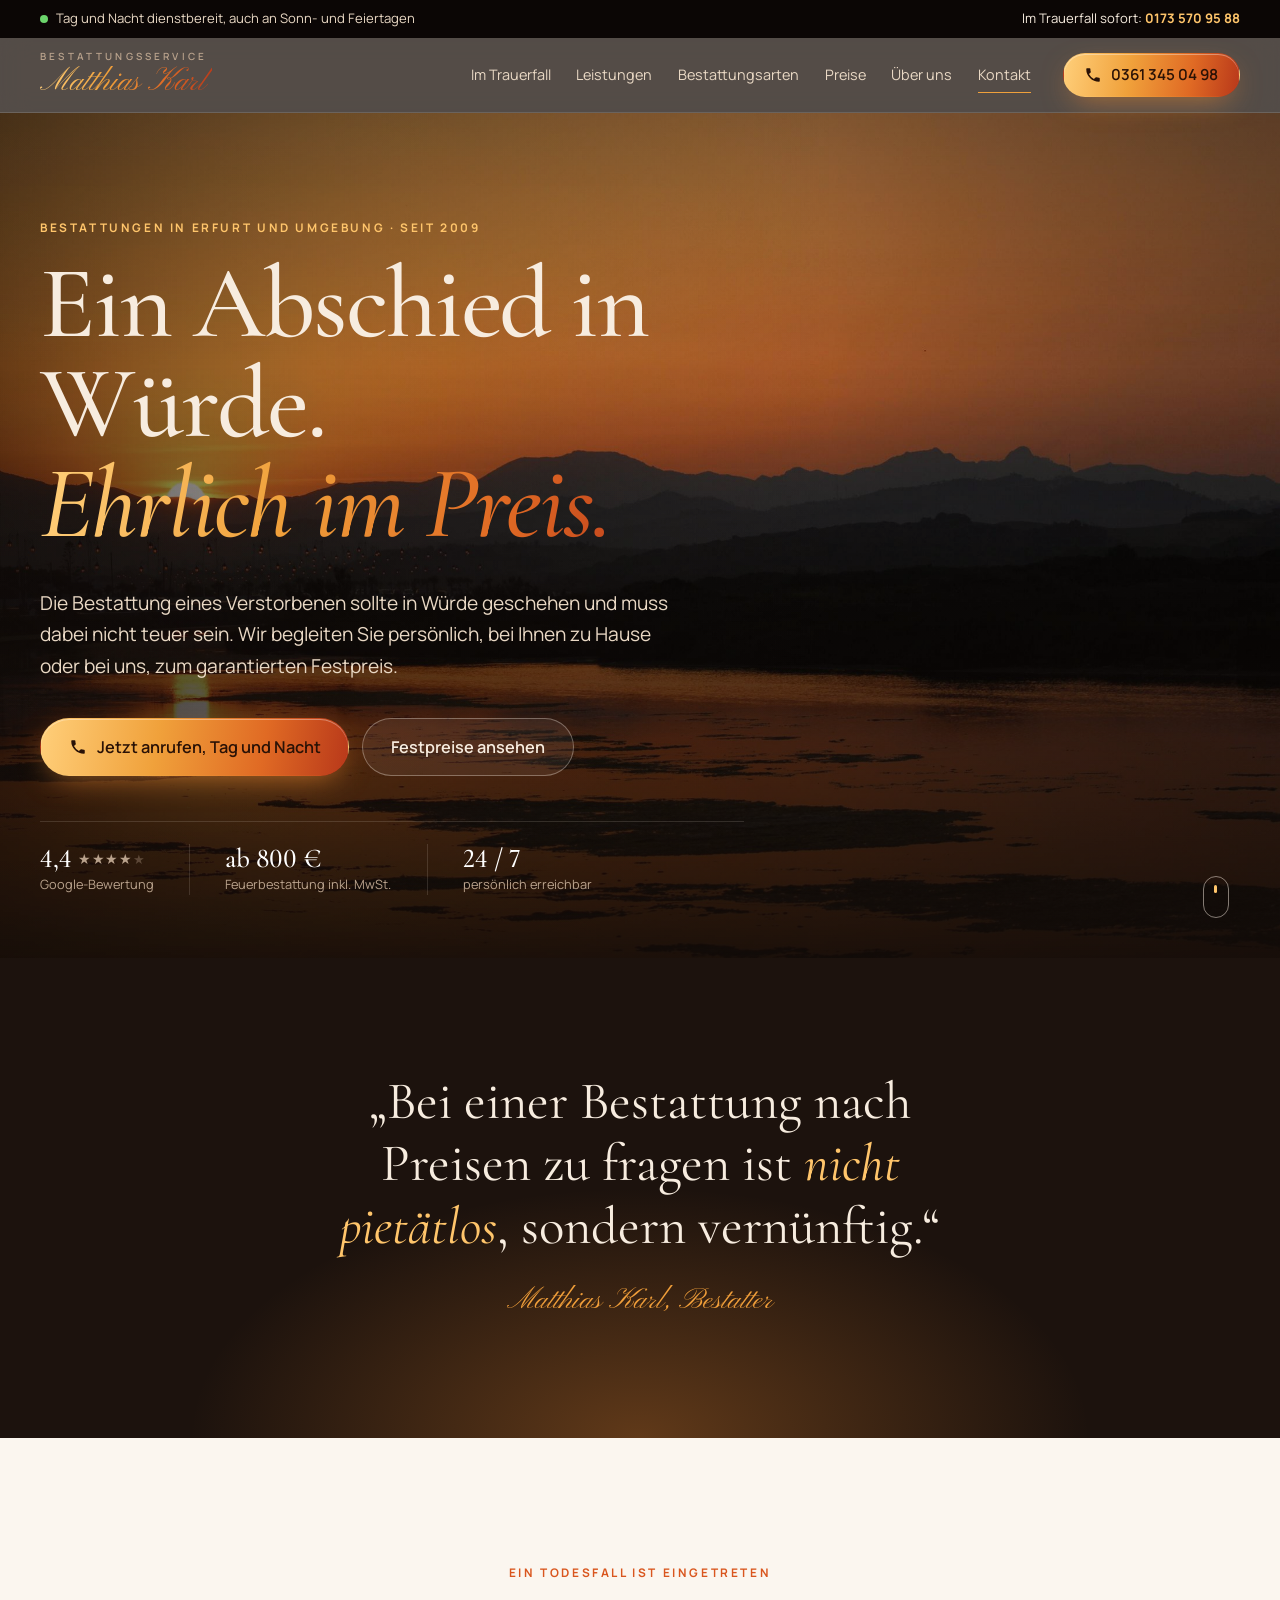
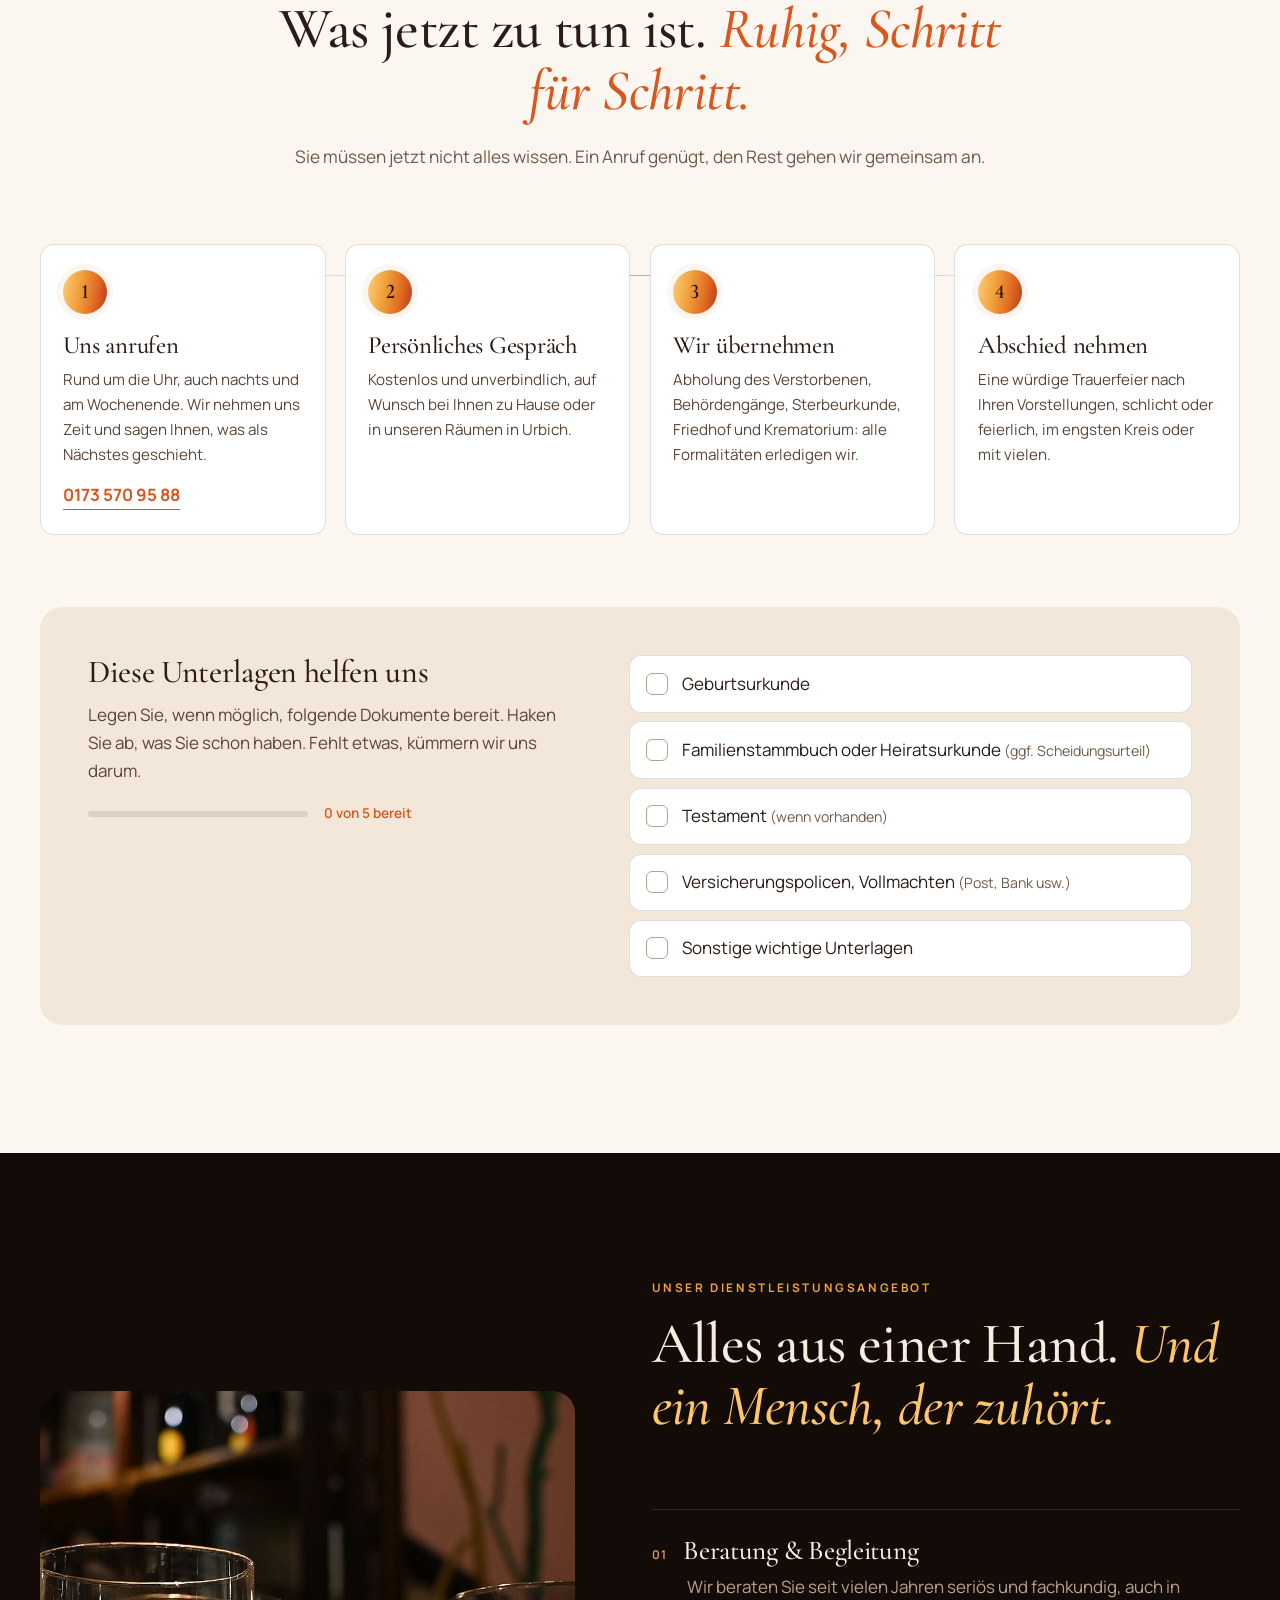
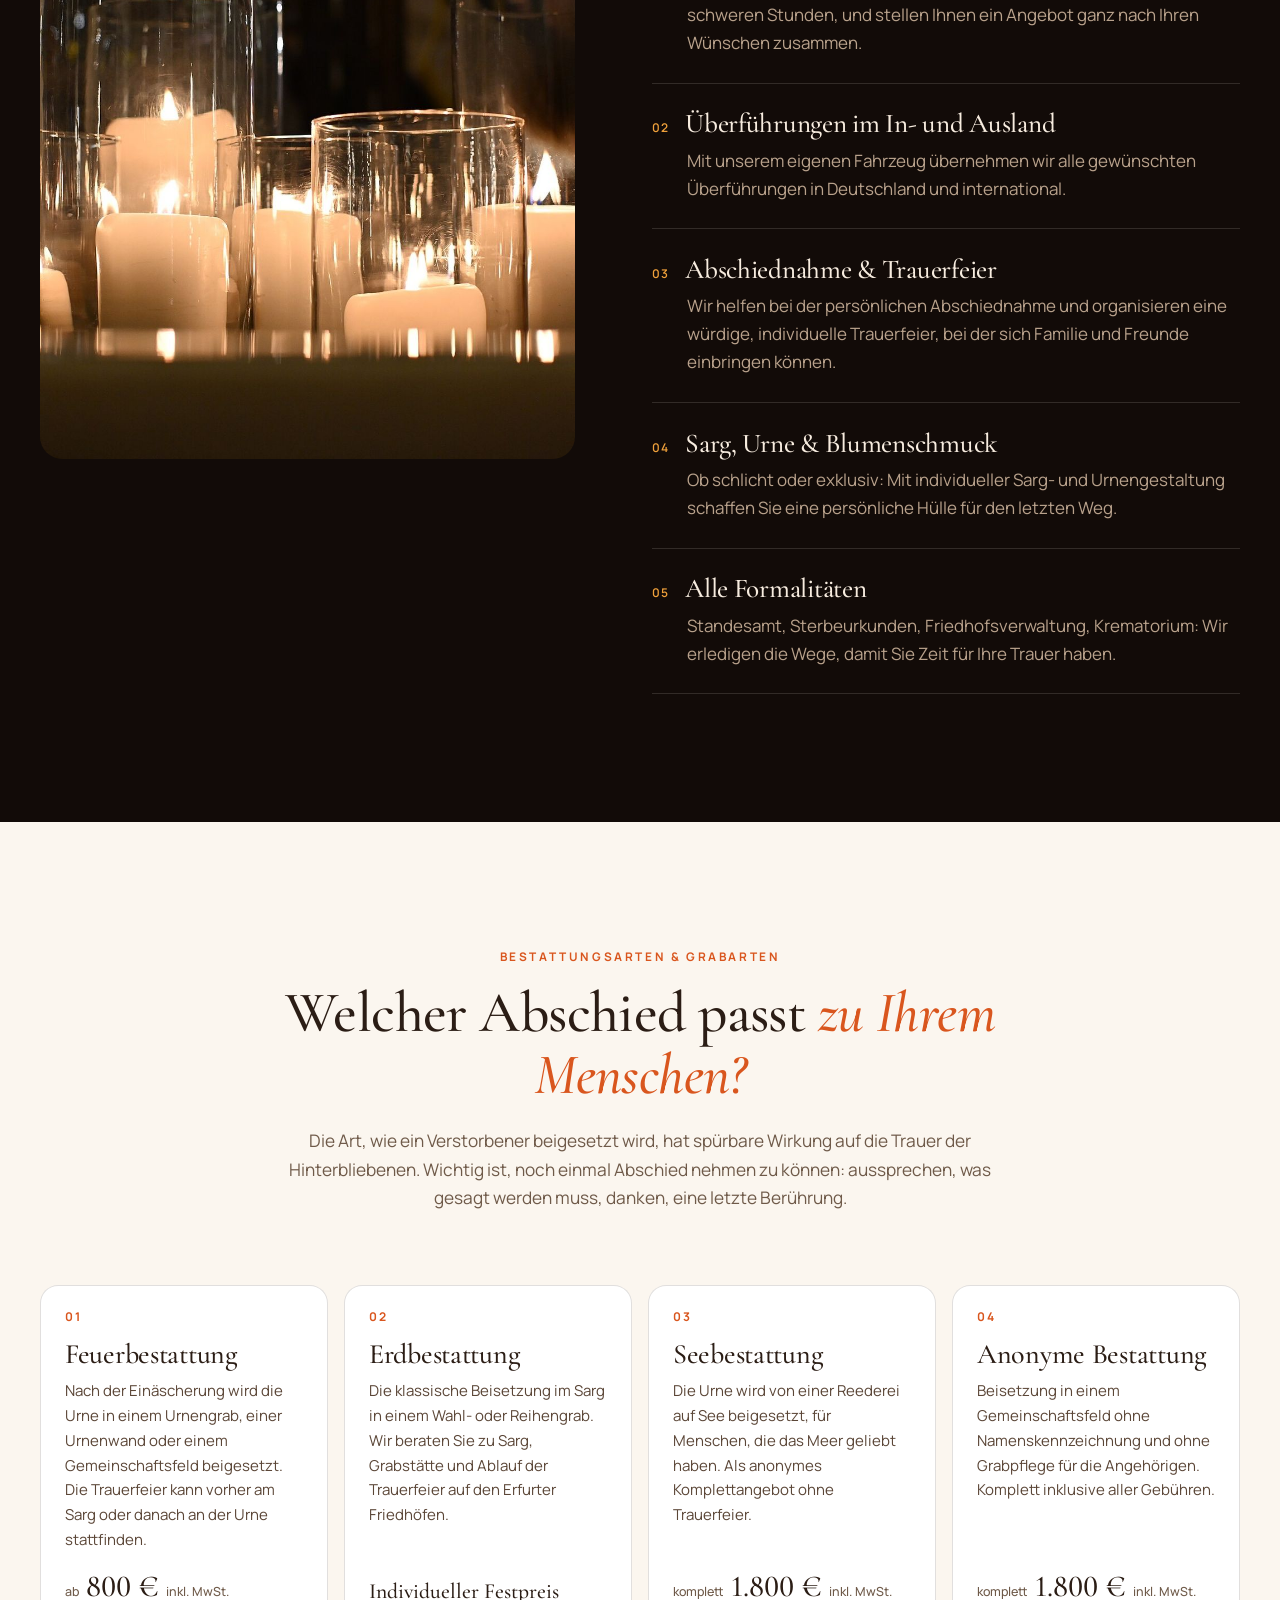
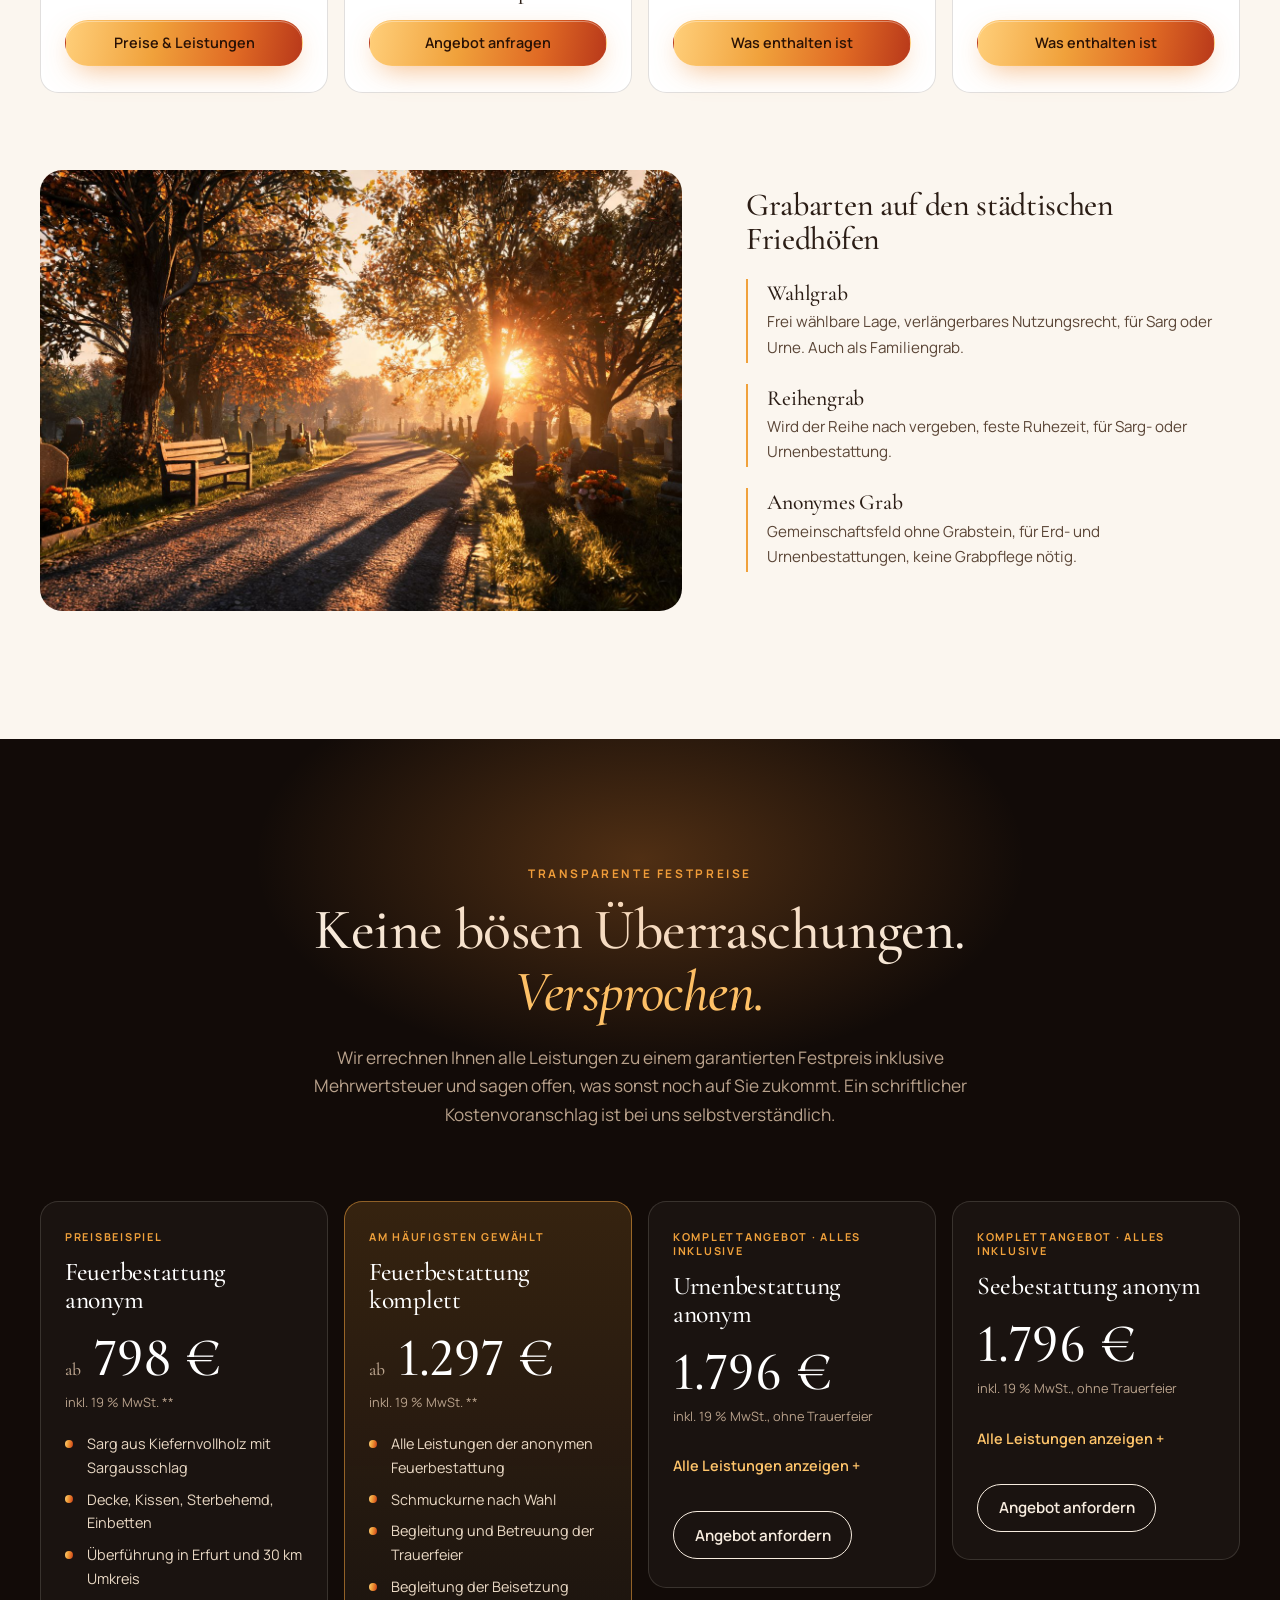
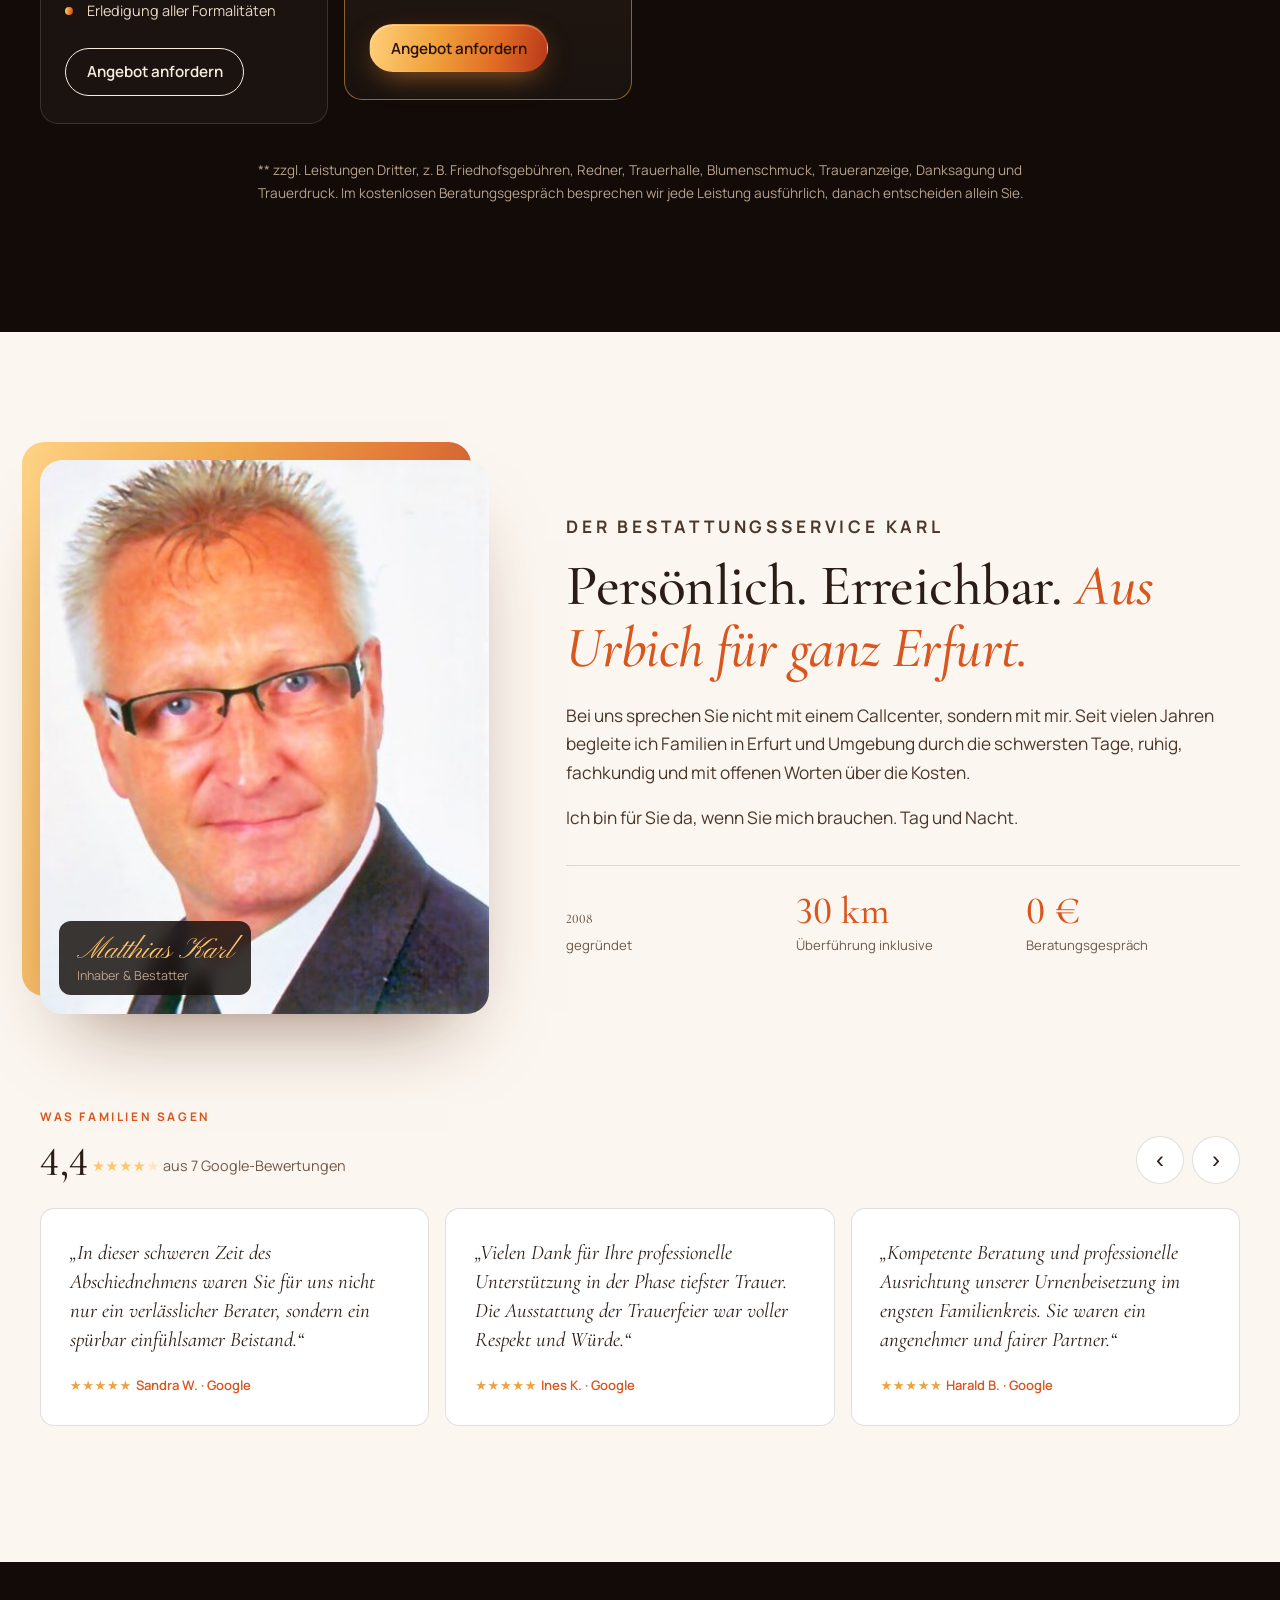
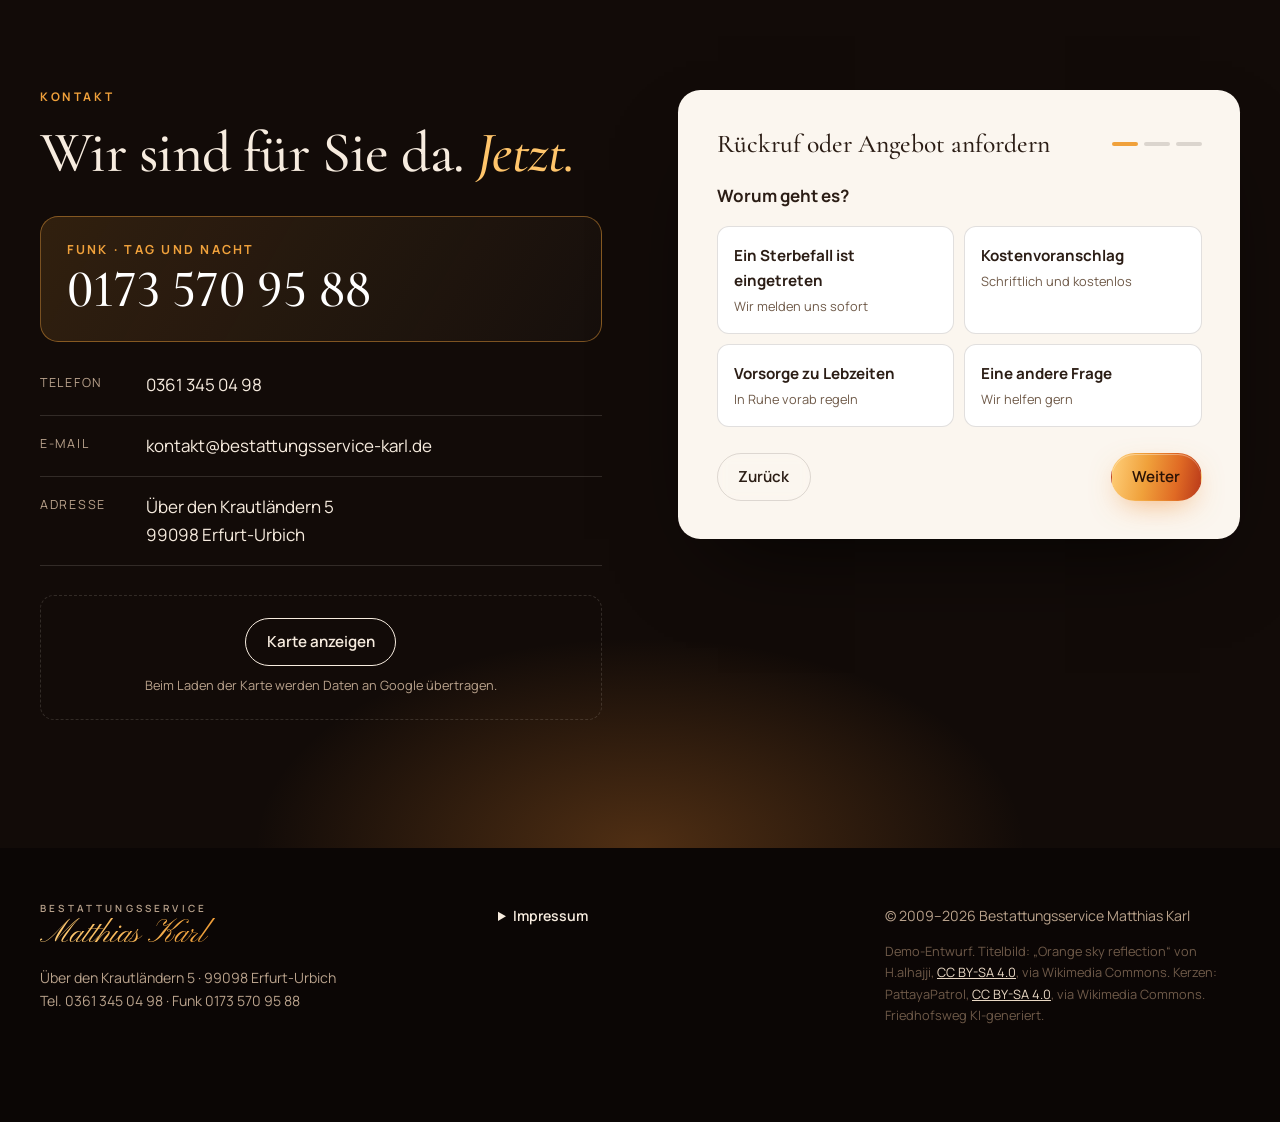
==== commit 3978cd4b: "Lang: modernes Redesign; beide: Bestattungsarten als klickbare Karten Co-Authored-By: Claude Opus 5." ====
--- a/bestattungsservice-karl/index.html
+++ b/bestattungsservice-karl/index.html
@@ -18,7 +18,7 @@
 <link href="https://fonts.googleapis.com/css2?family=Cormorant+Garamond:ital,wght@0,400;0,500;0,600;1,400;1,500&family=Pinyon+Script&family=Manrope:wght@400;500;600;700&display=swap" rel="stylesheet">
 <link rel="preload" as="image" href="assets/img/hero.jpg" media="(min-width: 761px)">
 <link rel="preload" as="image" href="assets/img/hero-sm.jpg" media="(max-width: 760px)">
-<link rel="stylesheet" href="assets/style.css?v=3">
+<link rel="stylesheet" href="assets/style.css?v=5">
 </head>
 <body>
 
@@ -193,47 +193,43 @@
       <p class="head__lead">Die Art, wie ein Verstorbener beigesetzt wird, hat spürbare Wirkung auf die Trauer der Hinterbliebenen. Wichtig ist, noch einmal Abschied nehmen zu können: aussprechen, was gesagt werden muss, danken, eine letzte Berührung.</p>
     </div>
 
-    <div class="tabs reveal" data-tabs>
-      <div class="tabs__list" role="tablist" aria-label="Bestattungsarten">
-        <button role="tab" aria-selected="true" aria-controls="t-feuer" id="tb-feuer">Feuerbestattung</button>
-        <button role="tab" aria-selected="false" aria-controls="t-erd" id="tb-erd" tabindex="-1">Erdbestattung</button>
-        <button role="tab" aria-selected="false" aria-controls="t-see" id="tb-see" tabindex="-1">Seebestattung</button>
-        <button role="tab" aria-selected="false" aria-controls="t-anonym" id="tb-anonym" tabindex="-1">Anonyme Bestattung</button>
-      </div>
-      <div class="tabs__panels">
-        <div class="tab" role="tabpanel" id="t-feuer" aria-labelledby="tb-feuer">
-          <div class="tab__text">
-            <h3>Feuerbestattung</h3>
-            <p>Nach der Einäscherung wird die Urne in einem Urnengrab, einer Urnenwand oder einem Gemeinschaftsfeld beigesetzt. Eine Trauerfeier kann vorher am Sarg oder danach an der Urne stattfinden.</p>
-            <p class="tab__price">ab <strong>800 €</strong> inkl. MwSt.</p>
-          </div>
-          <a href="#preise" class="btn btn--line">Leistungen &amp; Preise</a>
-        </div>
-        <div class="tab" role="tabpanel" id="t-erd" aria-labelledby="tb-erd" hidden>
-          <div class="tab__text">
-            <h3>Erdbestattung</h3>
-            <p>Die klassische Beisetzung im Sarg in einem Wahl- oder Reihengrab. Wir beraten Sie zur Auswahl von Sarg, Grabstätte und Ablauf der Trauerfeier auf den Erfurter Friedhöfen.</p>
-            <p class="tab__price">Individuelles Festpreis-Angebot</p>
-          </div>
-          <a href="#kontakt" class="btn btn--line">Angebot anfragen</a>
-        </div>
-        <div class="tab" role="tabpanel" id="t-see" aria-labelledby="tb-see" hidden>
-          <div class="tab__text">
-            <h3>Seebestattung</h3>
-            <p>Die Urne wird von einer Reederei auf See beigesetzt. Für Menschen, die das Meer geliebt haben. Auch als anonymes Komplettangebot ohne Trauerfeier möglich.</p>
-            <p class="tab__price">komplett <strong>1.800 €</strong> inkl. MwSt.</p>
-          </div>
-          <a href="#preise" class="btn btn--line">Was enthalten ist</a>
-        </div>
-        <div class="tab" role="tabpanel" id="t-anonym" aria-labelledby="tb-anonym" hidden>
-          <div class="tab__text">
-            <h3>Anonyme Bestattung</h3>
-            <p>Beisetzung in einem Gemeinschaftsfeld ohne namentliche Kennzeichnung, ohne Grabpflege für die Angehörigen. Als Komplettangebot inklusive aller Gebühren.</p>
-            <p class="tab__price">komplett <strong>1.800 €</strong> inkl. MwSt.</p>
-          </div>
-          <a href="#preise" class="btn btn--line">Was enthalten ist</a>
-        </div>
-      </div>
+    <div class="kinds">
+      <article class="kind reveal">
+        <span class="kind__n">01</span>
+        <h3>Feuerbestattung</h3>
+        <p>Nach der Einäscherung wird die Urne in einem Urnengrab, einer Urnenwand oder einem Gemeinschaftsfeld beigesetzt. Die Trauerfeier kann vorher am Sarg oder danach an der Urne stattfinden.</p>
+        <p class="kind__price"><small>ab</small> 800 € <small>inkl. MwSt.</small></p>
+        <div class="kind__cta">
+          <a href="#preis-feuer" class="btn btn--glow" data-jump>Preise &amp; Leistungen</a>
+        </div>
+      </article>
+      <article class="kind reveal" style="--d:.06s">
+        <span class="kind__n">02</span>
+        <h3>Erdbestattung</h3>
+        <p>Die klassische Beisetzung im Sarg in einem Wahl- oder Reihengrab. Wir beraten Sie zu Sarg, Grabstätte und Ablauf der Trauerfeier auf den Erfurter Friedhöfen.</p>
+        <p class="kind__price kind__price--sm">Individueller Festpreis</p>
+        <div class="kind__cta">
+          <a href="#kontakt" class="btn btn--glow" data-pick="Erdbestattung">Angebot anfragen</a>
+        </div>
+      </article>
+      <article class="kind reveal" style="--d:.12s">
+        <span class="kind__n">03</span>
+        <h3>Seebestattung</h3>
+        <p>Die Urne wird von einer Reederei auf See beigesetzt, für Menschen, die das Meer geliebt haben. Als anonymes Komplettangebot ohne Trauerfeier.</p>
+        <p class="kind__price"><small>komplett</small> 1.800 € <small>inkl. MwSt.</small></p>
+        <div class="kind__cta">
+          <a href="#preis-see" class="btn btn--glow" data-jump>Was enthalten ist</a>
+        </div>
+      </article>
+      <article class="kind reveal" style="--d:.18s">
+        <span class="kind__n">04</span>
+        <h3>Anonyme Bestattung</h3>
+        <p>Beisetzung in einem Gemeinschaftsfeld ohne Namenskennzeichnung und ohne Grabpflege für die Angehörigen. Komplett inklusive aller Gebühren.</p>
+        <p class="kind__price"><small>komplett</small> 1.800 € <small>inkl. MwSt.</small></p>
+        <div class="kind__cta">
+          <a href="#preis-urne" class="btn btn--glow" data-jump>Was enthalten ist</a>
+        </div>
+      </article>
     </div>
 
     <div class="graves">
@@ -261,7 +257,7 @@
     </div>
 
     <div class="prices">
-      <article class="price reveal">
+      <article class="price reveal" id="preis-feuer">
         <p class="price__tag">Preisbeispiel</p>
         <h3>Feuerbestattung anonym</h3>
         <p class="price__num"><small>ab</small> <span class="count" data-to="800">800</span> €</p>
@@ -289,7 +285,7 @@
         <a href="#kontakt" class="btn btn--glow" data-pick="Feuerbestattung komplett">Angebot anfordern</a>
       </article>
 
-      <article class="price reveal">
+      <article class="price reveal" id="preis-urne">
         <p class="price__tag">Komplettangebot · alles inklusive</p>
         <h3>Urnenbestattung anonym</h3>
         <p class="price__num"><span class="count" data-to="1800">1.800</span> €</p>
@@ -311,7 +307,7 @@
         <a href="#kontakt" class="btn btn--line" data-pick="Komplettangebot Urnenbestattung">Angebot anfordern</a>
       </article>
 
-      <article class="price reveal">
+      <article class="price reveal" id="preis-see">
         <p class="price__tag">Komplettangebot · alles inklusive</p>
         <h3>Seebestattung anonym</h3>
         <p class="price__num"><span class="count" data-to="1800">1.800</span> €</p>
@@ -482,6 +478,6 @@
   <a href="#kontakt" class="callbar__alt">Rückruf</a>
 </div>
 
-<script src="assets/app.js?v=3" defer></script>
+<script src="assets/app.js?v=4" defer></script>
 </body>
 </html>
--- a/bestattungsservice-karl/assets/style.css
+++ b/bestattungsservice-karl/assets/style.css
@@ -170,20 +170,19 @@
 .service__ic{font:600 .75rem/1 var(--sans);letter-spacing:.1em;color:var(--amber)}
 .service p{color:var(--mute);margin:0;padding-left:2.2rem}
 
-/* tabs */
-.tabs{background:#fff;border:1px solid var(--line-dk);border-radius:calc(var(--r)*1.6);padding:.6rem;box-shadow:0 30px 60px -40px rgba(80,40,10,.4)}
-.tabs__list{display:grid;grid-template-columns:repeat(4,1fr);gap:.4rem;background:var(--paper-2);border-radius:var(--r);padding:.35rem}
-.tabs__list button{font:600 .92rem/1.2 var(--sans);color:#5b4637;background:none;border:0;border-radius:10px;padding:.95rem .6rem;cursor:pointer;transition:background .25s,color .25s}
-.tabs__list button:hover{color:var(--text)}
-.tabs__list button[aria-selected="true"]{background:var(--ink);color:var(--cream)}
-.tab{display:flex;justify-content:space-between;align-items:flex-end;gap:2rem;padding:clamp(1.5rem,4vw,2.8rem);animation:fadein .5s var(--ease)}
-@keyframes fadein{from{opacity:0;transform:translateY(8px)}to{opacity:1;transform:none}}
-.tab h3{font-size:2.3rem;margin-bottom:.7rem}
-.tab__text{max-width:40rem}
-.tab__text p{color:#5b4637}
-.tab__price{font-family:var(--serif);font-size:1.4rem;color:var(--text)!important;margin:0}
-.tab__price strong{font-weight:600;color:var(--ember)}
-
+/* bestattungsarten cards */
+.kinds{display:grid;grid-template-columns:repeat(4,1fr);gap:1rem}
+.kind{display:flex;flex-direction:column;background:#fff;border:1px solid var(--line-dk);border-radius:calc(var(--r)*1.3);padding:1.6rem 1.5rem;transition:transform .35s var(--ease),box-shadow .35s var(--ease),border-color .35s}
+.kind:hover{transform:translateY(-5px);border-color:rgba(240,161,59,.6);box-shadow:0 28px 50px -30px rgba(80,40,10,.45)}
+.kind__n{font:700 .75rem/1 var(--sans);letter-spacing:.14em;color:var(--ember);margin-bottom:1rem}
+.kind h3{font-size:1.75rem;margin-bottom:.6rem}
+.kind p{font-size:.94rem;color:#5b4637;margin-bottom:1.2rem}
+.kind__price{font:500 1.9rem/1 var(--serif)!important;color:var(--text)!important;margin:auto 0 1.1rem!important;font-variant-numeric:lining-nums!important}
+.kind__price small{font:500 .78rem/1 var(--sans);color:var(--mute-dk)}
+.kind__price--sm{font-size:1.35rem!important}
+.kind__cta .btn{width:100%;--h:46px;font-size:.9rem}
+.price{scroll-margin-top:110px}
+.price.is-target{border-color:var(--sun)!important;box-shadow:0 0 0 3px rgba(255,197,107,.55);transform:translateY(-6px)}
 .graves{display:grid;grid-template-columns:1.3fr 1fr;gap:clamp(2rem,5vw,4.5rem);margin-top:clamp(3rem,6vw,5rem);align-items:center}
 .graves__media{margin:0;border-radius:calc(var(--r)*1.6);overflow:hidden;aspect-ratio:16/11}
 .graves__media img{width:100%;height:100%;object-fit:cover}
@@ -315,6 +314,7 @@
   .steps{grid-template-columns:1fr 1fr}
   .steps::before{display:none}
   .prices{grid-template-columns:1fr 1fr}
+  .kinds{grid-template-columns:1fr 1fr}
 }
 @media (max-width:860px){
   .split,.graves,.about,.contact__in,.docs{grid-template-columns:1fr}
@@ -322,7 +322,6 @@
   .about__img{max-width:360px;margin-inline:auto 18px}
   .reviews__track{grid-auto-columns:85%}
   .foot__in{grid-template-columns:1fr}
-  .tab{flex-direction:column;align-items:flex-start}
 }
 @media (max-width:760px){
   body{font-size:16px}
@@ -347,7 +346,7 @@
   .hero__scroll{display:none}
   .steps{grid-template-columns:1fr}
   .prices{grid-template-columns:1fr}
-  .tabs__list{grid-template-columns:1fr 1fr}
+  .kinds{grid-template-columns:1fr}
   .choices{grid-template-columns:1fr}
   .stats{grid-template-columns:repeat(3,1fr)}
   .stats strong{font-size:1.8rem}
